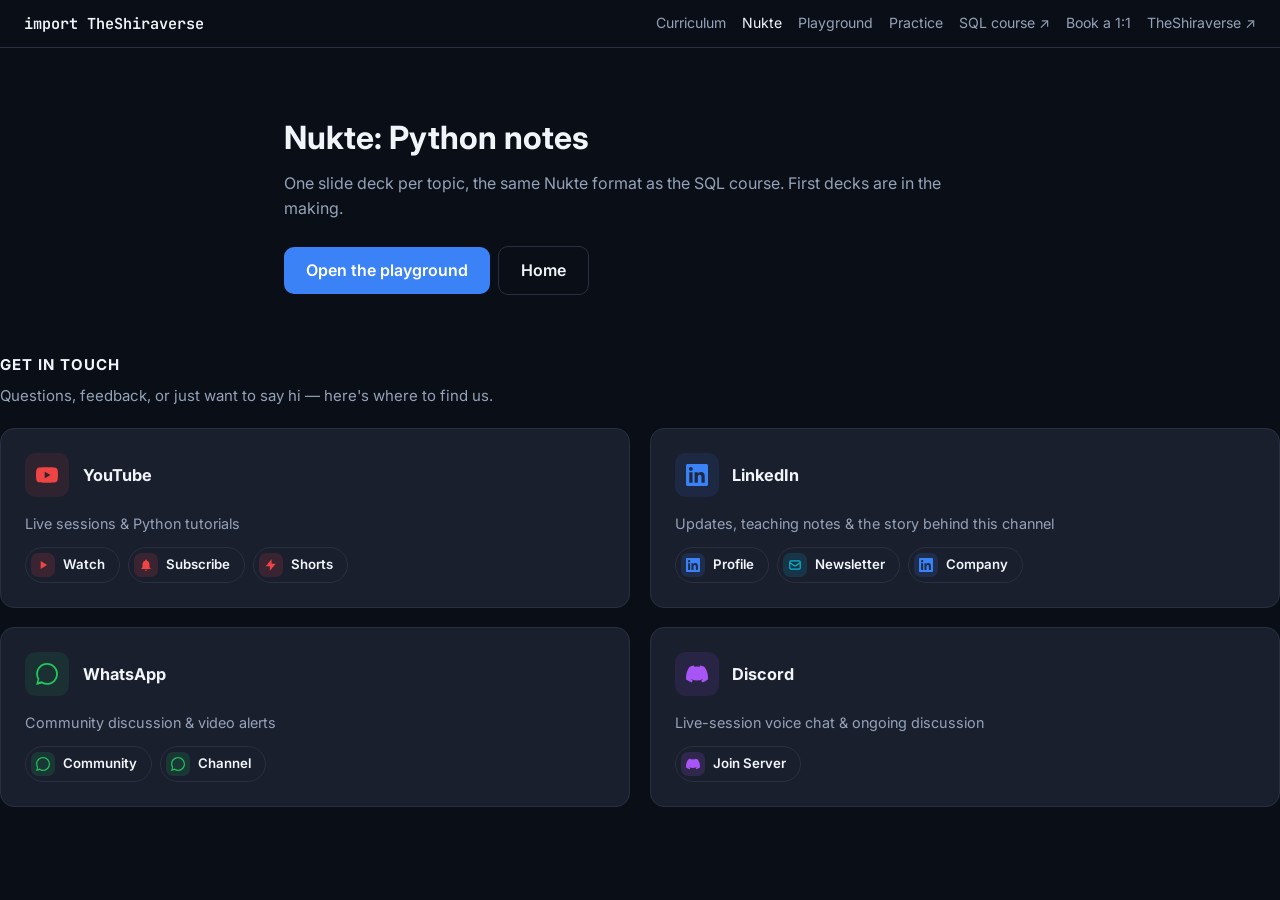
==== notes/index.html @ 200f1f5d "feat: scaffold import TheShiraverse (Python for Data Analysts): home, Pyodide playground, shared chr" ====
<!DOCTYPE html>
<html lang="en">
<head>
<meta charset="UTF-8">
<meta name="viewport" content="width=device-width, initial-scale=1.0">
<title>Nukte: Python notes | import TheShiraverse</title>
<meta name="description" content="Slide-style Python notes, one deck per topic. Coming soon.">
<link rel="canonical" href="https://python.theshiraverse.com/notes/">
<meta property="og:type" content="website"><meta property="og:site_name" content="TheShiraverse">
<meta property="og:title" content="Nukte: Python notes | import TheShiraverse"><meta property="og:description" content="Slide-style Python notes, one deck per topic. Coming soon.">
<meta property="og:url" content="https://python.theshiraverse.com/notes/"><meta property="og:image" content="https://python.theshiraverse.com/assets/og.png">
<meta name="twitter:card" content="summary_large_image">
<meta name="robots" content="noindex">
<link rel="icon" href="/assets/favicon.ico" sizes="any"><link rel="icon" type="image/png" sizes="32x32" href="/assets/favicon-32.png"><link rel="apple-touch-icon" href="/assets/apple-touch-icon.png">
<link href="https://fonts.googleapis.com/css2?family=Inter:wght@400;500;600;700;800&family=JetBrains+Mono:wght@400;500&display=swap" rel="stylesheet">
<link rel="stylesheet" href="/assets/chrome.css">
<style>
:root{--bg:#0a0e17;--panel:#111827;--card:#1a1f2e;--border:#2a3040;--text:#f1f5f9;--text2:#94a3b8;--muted:#8492a6;--accent:#3b82f6;--accent-l:#60a5fa;--green:#22c55e;--yellow:#fbbf24}
*{box-sizing:border-box;margin:0}
body{background:var(--bg);color:var(--text);font-family:Inter,system-ui,sans-serif;line-height:1.6;-webkit-font-smoothing:antialiased}
a{color:var(--accent-l);text-decoration:none}a:hover{text-decoration:underline}
a:focus-visible,button:focus-visible{outline:2px solid var(--accent-l);outline-offset:2px}
nav{display:flex;align-items:center;gap:16px;flex-wrap:wrap;padding:12px 24px;border-bottom:1px solid var(--border)}
nav .brand{font:600 .95rem 'JetBrains Mono',monospace;color:var(--text);margin-right:auto}
nav .l{color:var(--text2);font-size:.88rem}nav .l.on{color:var(--text)}
.wrap{max-width:1100px;margin:0 auto;padding:0 24px}
code,.mono{font-family:'JetBrains Mono',monospace}
.btn{display:inline-block;background:var(--accent);color:#fff;font-weight:600;padding:11px 22px;border-radius:10px;margin:4px 8px 4px 0}.btn:hover{text-decoration:none;background:var(--accent-l)}
.btn.s{background:transparent;border:1px solid var(--border);color:var(--text)}
h2{font-size:1.5rem;margin:48px 0 6px}.sub{color:var(--text2);margin-bottom:20px}

</style>
</head>
<body>
<nav><a class="brand" href="/">import TheShiraverse</a><span id="site-nav-links"></span></nav>
<div class="wrap" style="padding-top:64px;max-width:760px"><h1 style="font-size:2rem">Nukte: Python notes</h1><p class="sub" style="margin-top:8px">One slide deck per topic, the same Nukte format as the SQL course. First decks are in the making.</p><a class="btn" href="/playground/">Open the playground</a><a class="btn s" href="/">Home</a></div><div id="site-footer-grid" style="margin-top:56px"></div>
<script src="/assets/chrome.js" defer></script>
</body>
</html>
---- assets/chrome.css ----
/* ============================================================
   Shared site chrome: the "Get In Touch" footer grid + the nav
   link list, used identically on every page.

   ONE file. Edit here, every page picks it up on next load —
   nothing to keep in sync by hand, nothing to regenerate.
   Loaded via <link rel="stylesheet" href="/assets/chrome.css">
   Paired with /assets/chrome.js, which paints the actual markup
   into #site-nav-links / #site-footer-grid mount points.
   ============================================================ */

/* ---- footer grid ---- */
.unifoot{background:#111827;border-top:1px solid #2a3040;color:#cbd5e1;font-family:'Inter',-apple-system,sans-serif;text-align:left}
.uf-inner{max-width:1200px;margin:0 auto;padding:1.5rem 2rem 1rem}
.cta-label{font:700 15px 'Inter',sans-serif;color:#f1f5f9;text-transform:uppercase;letter-spacing:1px;margin:0 0 10px}
.uf-tag{color:#94a3b8;font-size:15px;margin-top:10px;line-height:1.6}
.pgrid{display:grid;grid-template-columns:repeat(2,1fr);gap:1.2rem}
.pcard{background:#1a1f2e;border:1px solid #2a3040;border-radius:14px;padding:1.5rem;display:block;color:#f1f5f9;text-decoration:none}
.pcard-head{display:flex;align-items:center;gap:.85rem;margin-bottom:1rem}
.pcard-head h3{font-size:1.02rem;margin:0}
.pcard-head .card-icon{width:44px;height:44px;border-radius:11px;display:flex;align-items:center;justify-content:center;flex:none}
.pcard-links{display:flex;flex-wrap:wrap;gap:8px}
.pcard-links a{display:flex;align-items:center;gap:8px;padding:5px 14px 5px 5px;border-radius:99px;border:1px solid #2a3040;color:#f1f5f9;text-decoration:none;font-size:.83rem;font-weight:600;transition:border-color .15s,transform .15s;width:fit-content}
.pcard-links a:hover{border-color:#60a5fa;transform:translateY(-1px);text-decoration:none}
.pcard-links .ic{width:24px;height:24px;border-radius:7px;display:flex;align-items:center;justify-content:center;flex:none}
.pcard-desc{color:#94a3b8;font-size:.9rem;line-height:1.5;margin:0}
.footer-copy{text-align:center;padding:0.3rem 0 1.2rem;color:#94a3b8;font-size:.8rem}
@media(max-width:900px){.pgrid{grid-template-columns:1fr}}

/* ---- nav link list (painted into whichever container the page already
   styles as its nav bar -- this only standardises the LIST + ORDER + hrefs,
   not each page's own bar/brand/background styling) ---- */
.site-nav-links{display:contents}
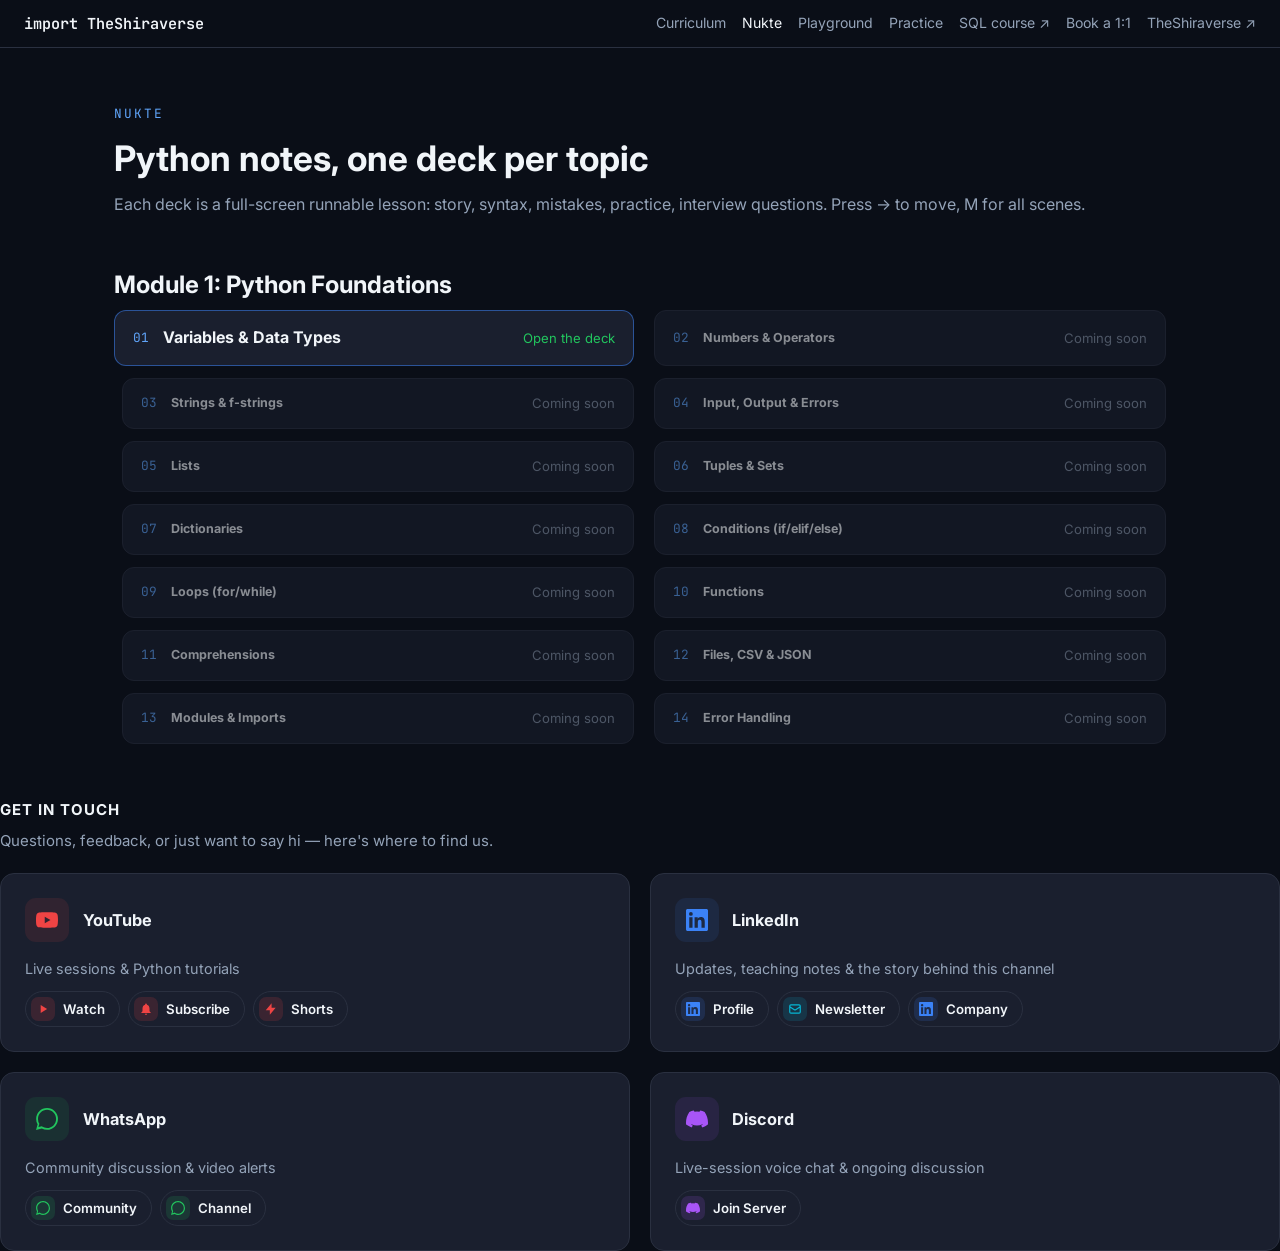
==== commit 7e6defc9: "feat: Module 1 topic 1 deck (Variables & Data Types), shared deck engine, shared Pyodide runner, not" ====
--- a/notes/index.html
+++ b/notes/index.html
@@ -4,13 +4,12 @@
 <meta charset="UTF-8">
 <meta name="viewport" content="width=device-width, initial-scale=1.0">
 <title>Nukte: Python notes | import TheShiraverse</title>
-<meta name="description" content="Slide-style Python notes, one deck per topic. Coming soon.">
+<meta name="description" content="Nukte: one runnable slide deck per Python topic. Module 1: Python Foundations.">
 <link rel="canonical" href="https://python.theshiraverse.com/notes/">
 <meta property="og:type" content="website"><meta property="og:site_name" content="TheShiraverse">
-<meta property="og:title" content="Nukte: Python notes | import TheShiraverse"><meta property="og:description" content="Slide-style Python notes, one deck per topic. Coming soon.">
+<meta property="og:title" content="import TheShiraverse | Python for Data Analysts"><meta property="og:description" content="Nukte: one runnable slide deck per Python topic. Module 1: Python Foundations.">
 <meta property="og:url" content="https://python.theshiraverse.com/notes/"><meta property="og:image" content="https://python.theshiraverse.com/assets/og.png">
 <meta name="twitter:card" content="summary_large_image">
-<meta name="robots" content="noindex">
 <link rel="icon" href="/assets/favicon.ico" sizes="any"><link rel="icon" type="image/png" sizes="32x32" href="/assets/favicon-32.png"><link rel="apple-touch-icon" href="/assets/apple-touch-icon.png">
 <link href="https://fonts.googleapis.com/css2?family=Inter:wght@400;500;600;700;800&family=JetBrains+Mono:wght@400;500&display=swap" rel="stylesheet">
 <link rel="stylesheet" href="/assets/chrome.css">
@@ -28,12 +27,28 @@
 .btn{display:inline-block;background:var(--accent);color:#fff;font-weight:600;padding:11px 22px;border-radius:10px;margin:4px 8px 4px 0}.btn:hover{text-decoration:none;background:var(--accent-l)}
 .btn.s{background:transparent;border:1px solid var(--border);color:var(--text)}
 h2{font-size:1.5rem;margin:48px 0 6px}.sub{color:var(--text2);margin-bottom:20px}
-
+.hero{padding:72px 0 24px}
+.hero .cmd{font:600 clamp(1.7rem,5vw,3rem)/1.2 'JetBrains Mono',monospace}
+.hero .cmd .k{color:#c084fc}.hero .cmd .n{color:var(--accent-l)}
+.hero p{color:var(--text2);max-width:640px;margin:16px 0 24px;font-size:1.05rem}
+.shell{background:#0d1220;border:1px solid var(--border);border-radius:12px;padding:16px 18px;font:400 .9rem/1.6 'JetBrains Mono',monospace;margin:8px 0 20px;max-width:560px}
+.shell .p{color:var(--muted)}.shell .o{color:var(--green)}
+.grid{display:grid;grid-template-columns:repeat(3,1fr);gap:16px}
+.mod{background:var(--card);border:1px solid var(--border);border-radius:14px;padding:20px}
+.mod .n{color:var(--accent-l);font-size:.75rem}.mod h3{font-size:1.05rem;margin:6px 0}.mod p{color:var(--text2);font-size:.9rem}.mod .t{color:var(--muted);font-size:.78rem}
+.soon{display:inline-block;background:rgba(251,191,36,.12);color:var(--yellow);font-size:.78rem;padding:3px 10px;border-radius:99px;margin-left:8px;vertical-align:middle}
+.steps{display:grid;grid-template-columns:repeat(4,1fr);gap:12px;counter-reset:s}
+.steps div{background:var(--panel);border:1px solid var(--border);border-radius:12px;padding:14px;font-size:.9rem}
+.steps b{display:block;color:var(--accent-l);font-size:.75rem;margin-bottom:4px}
+@media(max-width:900px){.grid,.steps{grid-template-columns:1fr 1fr}}@media(max-width:560px){.grid,.steps{grid-template-columns:1fr}}
 </style>
-</head>
+<style>.nt{display:flex;align-items:center;gap:14px;background:var(--card);border:1px solid var(--border);border-radius:12px;padding:14px 18px;color:var(--text)}
+.nt .n{color:var(--accent-l);font-size:.8rem}.nt .s{margin-left:auto;font-size:.82rem;color:var(--muted)}.nt.live{border-color:#3b82f688}.nt.live .s{color:var(--green)}.nt.soon{opacity:.55}.nt:hover{text-decoration:none}.nt.live:hover{border-color:var(--accent-l)}
+.nl{display:grid;grid-template-columns:1fr 1fr;gap:12px}@media(max-width:800px){.nl{grid-template-columns:1fr}}</style></head>
 <body>
 <nav><a class="brand" href="/">import TheShiraverse</a><span id="site-nav-links"></span></nav>
-<div class="wrap" style="padding-top:64px;max-width:760px"><h1 style="font-size:2rem">Nukte: Python notes</h1><p class="sub" style="margin-top:8px">One slide deck per topic, the same Nukte format as the SQL course. First decks are in the making.</p><a class="btn" href="/playground/">Open the playground</a><a class="btn s" href="/">Home</a></div><div id="site-footer-grid" style="margin-top:56px"></div>
+<div class="wrap" style="padding-top:56px"><div class="mono" style="color:var(--accent-l);font-size:.8rem;letter-spacing:2px">NUKTE</div><h1 style="font-size:2.2rem;margin:6px 0">Python notes, one deck per topic</h1><p class="sub">Each deck is a full-screen runnable lesson: story, syntax, mistakes, practice, interview questions. Press → to move, M for all scenes.</p><h2>Module 1: Python Foundations</h2><div class="nl"><a class="nt live" href="/notes/module-1/variables-data-types/"><span class="n mono">01</span><b>Variables & Data Types</b><span class="s">Open the deck</span></a><a class="nt soon" ><span class="n mono">02</span><b>Numbers & Operators</b><span class="s">Coming soon</span></a><a class="nt soon" ><span class="n mono">03</span><b>Strings & f-strings</b><span class="s">Coming soon</span></a><a class="nt soon" ><span class="n mono">04</span><b>Input, Output & Errors</b><span class="s">Coming soon</span></a><a class="nt soon" ><span class="n mono">05</span><b>Lists</b><span class="s">Coming soon</span></a><a class="nt soon" ><span class="n mono">06</span><b>Tuples & Sets</b><span class="s">Coming soon</span></a><a class="nt soon" ><span class="n mono">07</span><b>Dictionaries</b><span class="s">Coming soon</span></a><a class="nt soon" ><span class="n mono">08</span><b>Conditions (if/elif/else)</b><span class="s">Coming soon</span></a><a class="nt soon" ><span class="n mono">09</span><b>Loops (for/while)</b><span class="s">Coming soon</span></a><a class="nt soon" ><span class="n mono">10</span><b>Functions</b><span class="s">Coming soon</span></a><a class="nt soon" ><span class="n mono">11</span><b>Comprehensions</b><span class="s">Coming soon</span></a><a class="nt soon" ><span class="n mono">12</span><b>Files, CSV & JSON</b><span class="s">Coming soon</span></a><a class="nt soon" ><span class="n mono">13</span><b>Modules & Imports</b><span class="s">Coming soon</span></a><a class="nt soon" ><span class="n mono">14</span><b>Error Handling</b><span class="s">Coming soon</span></a></div></div>
+<div id="site-footer-grid" style="margin-top:56px"></div>
 <script src="/assets/chrome.js" defer></script>
 </body>
 </html>
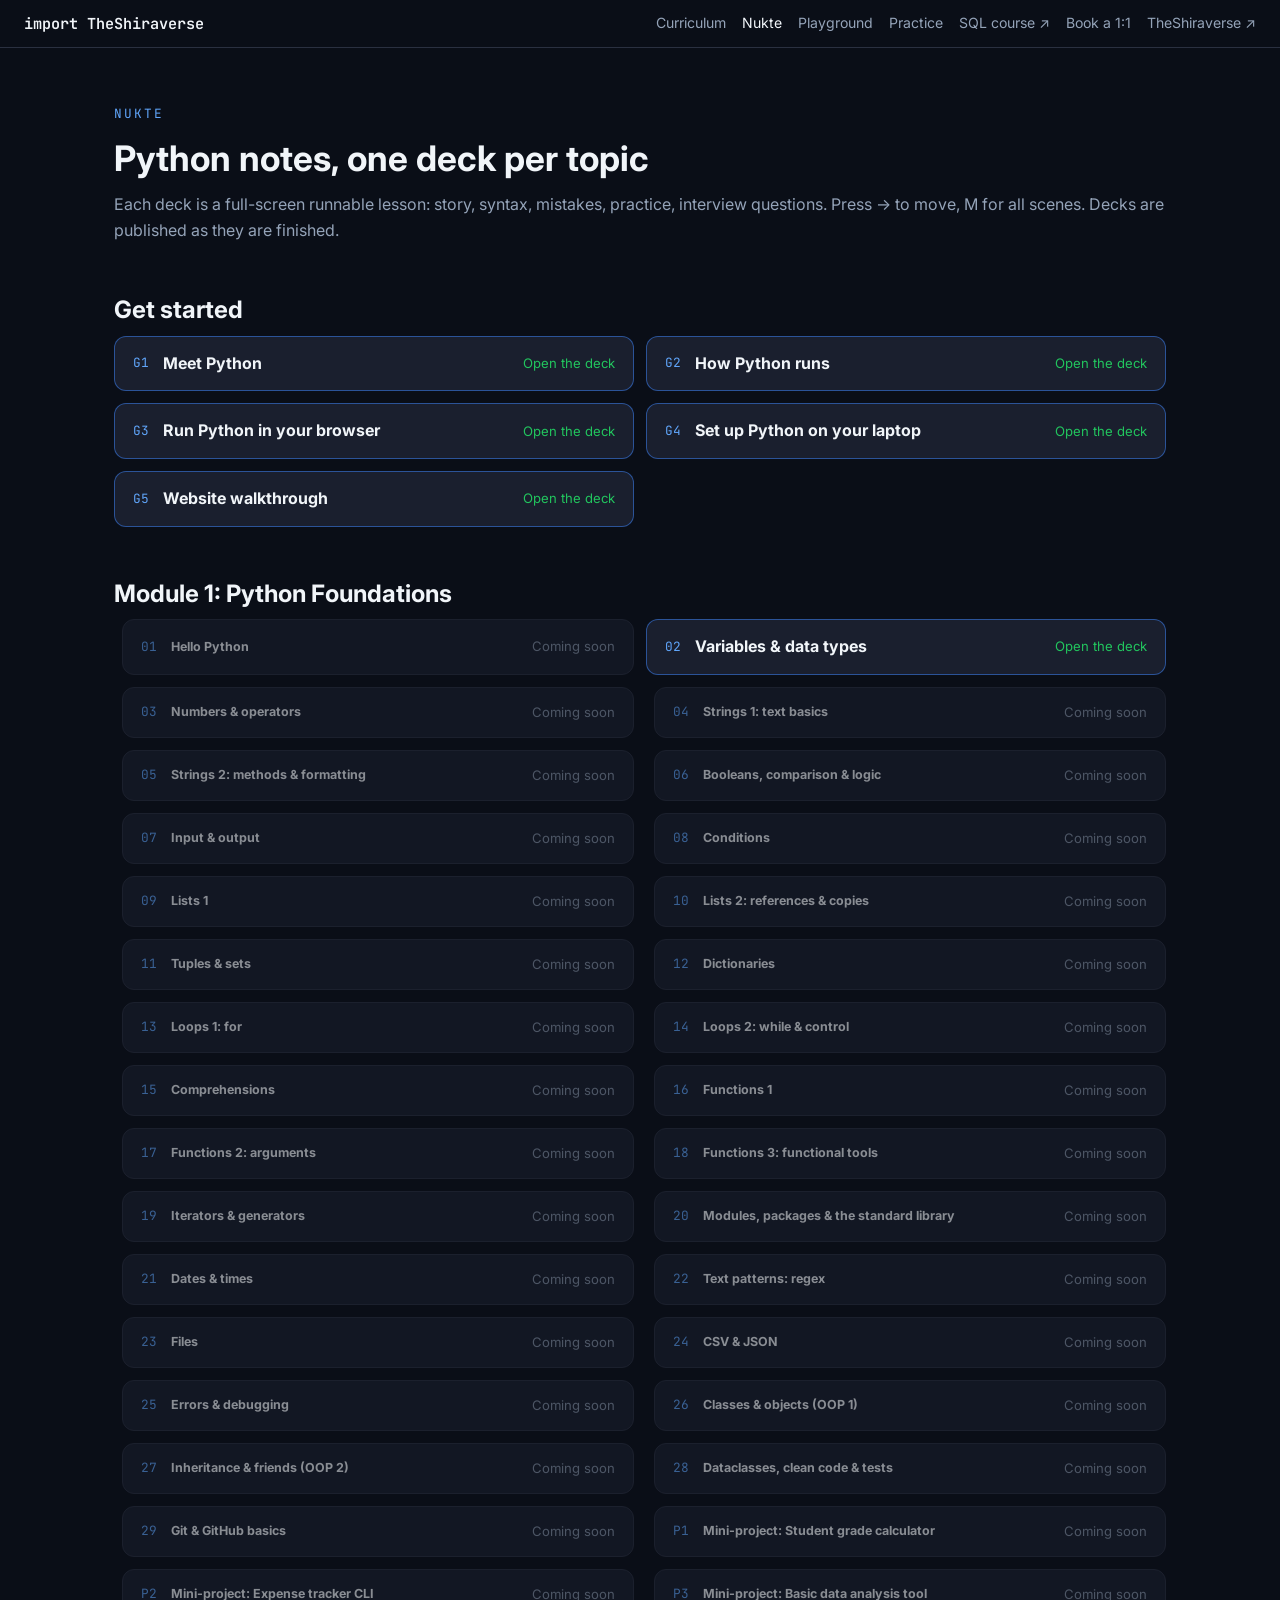
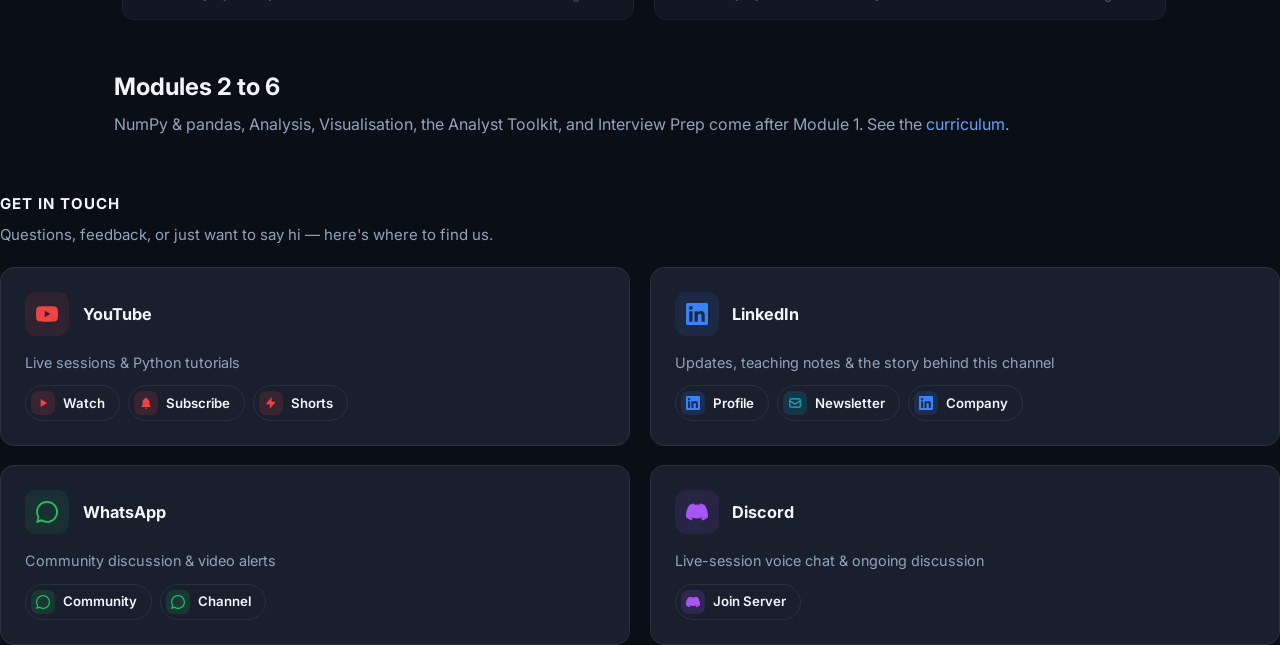
==== commit dbd7973c: "feat: Get started pages 1-5 (Meet Python, How Python Runs, Run in your browser, Set up Python, Websi" ====
--- a/notes/index.html
+++ b/notes/index.html
@@ -47,7 +47,7 @@
 .nl{display:grid;grid-template-columns:1fr 1fr;gap:12px}@media(max-width:800px){.nl{grid-template-columns:1fr}}</style></head>
 <body>
 <nav><a class="brand" href="/">import TheShiraverse</a><span id="site-nav-links"></span></nav>
-<div class="wrap" style="padding-top:56px"><div class="mono" style="color:var(--accent-l);font-size:.8rem;letter-spacing:2px">NUKTE</div><h1 style="font-size:2.2rem;margin:6px 0">Python notes, one deck per topic</h1><p class="sub">Each deck is a full-screen runnable lesson: story, syntax, mistakes, practice, interview questions. Press → to move, M for all scenes.</p><h2>Module 1: Python Foundations</h2><div class="nl"><a class="nt live" href="/notes/module-1/variables-data-types/"><span class="n mono">01</span><b>Variables & Data Types</b><span class="s">Open the deck</span></a><a class="nt soon" ><span class="n mono">02</span><b>Numbers & Operators</b><span class="s">Coming soon</span></a><a class="nt soon" ><span class="n mono">03</span><b>Strings & f-strings</b><span class="s">Coming soon</span></a><a class="nt soon" ><span class="n mono">04</span><b>Input, Output & Errors</b><span class="s">Coming soon</span></a><a class="nt soon" ><span class="n mono">05</span><b>Lists</b><span class="s">Coming soon</span></a><a class="nt soon" ><span class="n mono">06</span><b>Tuples & Sets</b><span class="s">Coming soon</span></a><a class="nt soon" ><span class="n mono">07</span><b>Dictionaries</b><span class="s">Coming soon</span></a><a class="nt soon" ><span class="n mono">08</span><b>Conditions (if/elif/else)</b><span class="s">Coming soon</span></a><a class="nt soon" ><span class="n mono">09</span><b>Loops (for/while)</b><span class="s">Coming soon</span></a><a class="nt soon" ><span class="n mono">10</span><b>Functions</b><span class="s">Coming soon</span></a><a class="nt soon" ><span class="n mono">11</span><b>Comprehensions</b><span class="s">Coming soon</span></a><a class="nt soon" ><span class="n mono">12</span><b>Files, CSV & JSON</b><span class="s">Coming soon</span></a><a class="nt soon" ><span class="n mono">13</span><b>Modules & Imports</b><span class="s">Coming soon</span></a><a class="nt soon" ><span class="n mono">14</span><b>Error Handling</b><span class="s">Coming soon</span></a></div></div>
+<div class="wrap" style="padding-top:56px"><div class="mono" style="color:var(--accent-l);font-size:.8rem;letter-spacing:2px">NUKTE</div><h1 style="font-size:2.2rem;margin:6px 0">Python notes, one deck per topic</h1><p class="sub">Each deck is a full-screen runnable lesson: story, syntax, mistakes, practice, interview questions. Press &rarr; to move, M for all scenes. Decks are published as they are finished.</p><h2>Get started</h2><div class="nl"><a class="nt live" href="/notes/get-started/meet-python/"><span class="n mono">G1</span><b>Meet Python</b><span class="s">Open the deck</span></a><a class="nt live" href="/notes/get-started/how-python-runs/"><span class="n mono">G2</span><b>How Python runs</b><span class="s">Open the deck</span></a><a class="nt live" href="/notes/get-started/run-in-your-browser/"><span class="n mono">G3</span><b>Run Python in your browser</b><span class="s">Open the deck</span></a><a class="nt live" href="/notes/get-started/set-up-python/"><span class="n mono">G4</span><b>Set up Python on your laptop</b><span class="s">Open the deck</span></a><a class="nt live" href="/notes/get-started/website-walkthrough/"><span class="n mono">G5</span><b>Website walkthrough</b><span class="s">Open the deck</span></a></div><h2>Module 1: Python Foundations</h2><div class="nl"><a class="nt soon"><span class="n mono">01</span><b>Hello Python</b><span class="s">Coming soon</span></a><a class="nt live" href="/notes/module-1/variables-data-types/"><span class="n mono">02</span><b>Variables & data types</b><span class="s">Open the deck</span></a><a class="nt soon"><span class="n mono">03</span><b>Numbers & operators</b><span class="s">Coming soon</span></a><a class="nt soon"><span class="n mono">04</span><b>Strings 1: text basics</b><span class="s">Coming soon</span></a><a class="nt soon"><span class="n mono">05</span><b>Strings 2: methods & formatting</b><span class="s">Coming soon</span></a><a class="nt soon"><span class="n mono">06</span><b>Booleans, comparison & logic</b><span class="s">Coming soon</span></a><a class="nt soon"><span class="n mono">07</span><b>Input & output</b><span class="s">Coming soon</span></a><a class="nt soon"><span class="n mono">08</span><b>Conditions</b><span class="s">Coming soon</span></a><a class="nt soon"><span class="n mono">09</span><b>Lists 1</b><span class="s">Coming soon</span></a><a class="nt soon"><span class="n mono">10</span><b>Lists 2: references & copies</b><span class="s">Coming soon</span></a><a class="nt soon"><span class="n mono">11</span><b>Tuples & sets</b><span class="s">Coming soon</span></a><a class="nt soon"><span class="n mono">12</span><b>Dictionaries</b><span class="s">Coming soon</span></a><a class="nt soon"><span class="n mono">13</span><b>Loops 1: for</b><span class="s">Coming soon</span></a><a class="nt soon"><span class="n mono">14</span><b>Loops 2: while & control</b><span class="s">Coming soon</span></a><a class="nt soon"><span class="n mono">15</span><b>Comprehensions</b><span class="s">Coming soon</span></a><a class="nt soon"><span class="n mono">16</span><b>Functions 1</b><span class="s">Coming soon</span></a><a class="nt soon"><span class="n mono">17</span><b>Functions 2: arguments</b><span class="s">Coming soon</span></a><a class="nt soon"><span class="n mono">18</span><b>Functions 3: functional tools</b><span class="s">Coming soon</span></a><a class="nt soon"><span class="n mono">19</span><b>Iterators & generators</b><span class="s">Coming soon</span></a><a class="nt soon"><span class="n mono">20</span><b>Modules, packages & the standard library</b><span class="s">Coming soon</span></a><a class="nt soon"><span class="n mono">21</span><b>Dates & times</b><span class="s">Coming soon</span></a><a class="nt soon"><span class="n mono">22</span><b>Text patterns: regex</b><span class="s">Coming soon</span></a><a class="nt soon"><span class="n mono">23</span><b>Files</b><span class="s">Coming soon</span></a><a class="nt soon"><span class="n mono">24</span><b>CSV & JSON</b><span class="s">Coming soon</span></a><a class="nt soon"><span class="n mono">25</span><b>Errors & debugging</b><span class="s">Coming soon</span></a><a class="nt soon"><span class="n mono">26</span><b>Classes & objects (OOP 1)</b><span class="s">Coming soon</span></a><a class="nt soon"><span class="n mono">27</span><b>Inheritance & friends (OOP 2)</b><span class="s">Coming soon</span></a><a class="nt soon"><span class="n mono">28</span><b>Dataclasses, clean code & tests</b><span class="s">Coming soon</span></a><a class="nt soon"><span class="n mono">29</span><b>Git & GitHub basics</b><span class="s">Coming soon</span></a><a class="nt soon"><span class="n mono">P1</span><b>Mini-project: Student grade calculator</b><span class="s">Coming soon</span></a><a class="nt soon"><span class="n mono">P2</span><b>Mini-project: Expense tracker CLI</b><span class="s">Coming soon</span></a><a class="nt soon"><span class="n mono">P3</span><b>Mini-project: Basic data analysis tool</b><span class="s">Coming soon</span></a></div><h2>Modules 2 to 6</h2><p class="sub">NumPy &amp; pandas, Analysis, Visualisation, the Analyst Toolkit, and Interview Prep come after Module 1. See the <a href="/#curriculum">curriculum</a>.</p></div>
 <div id="site-footer-grid" style="margin-top:56px"></div>
 <script src="/assets/chrome.js" defer></script>
 </body>
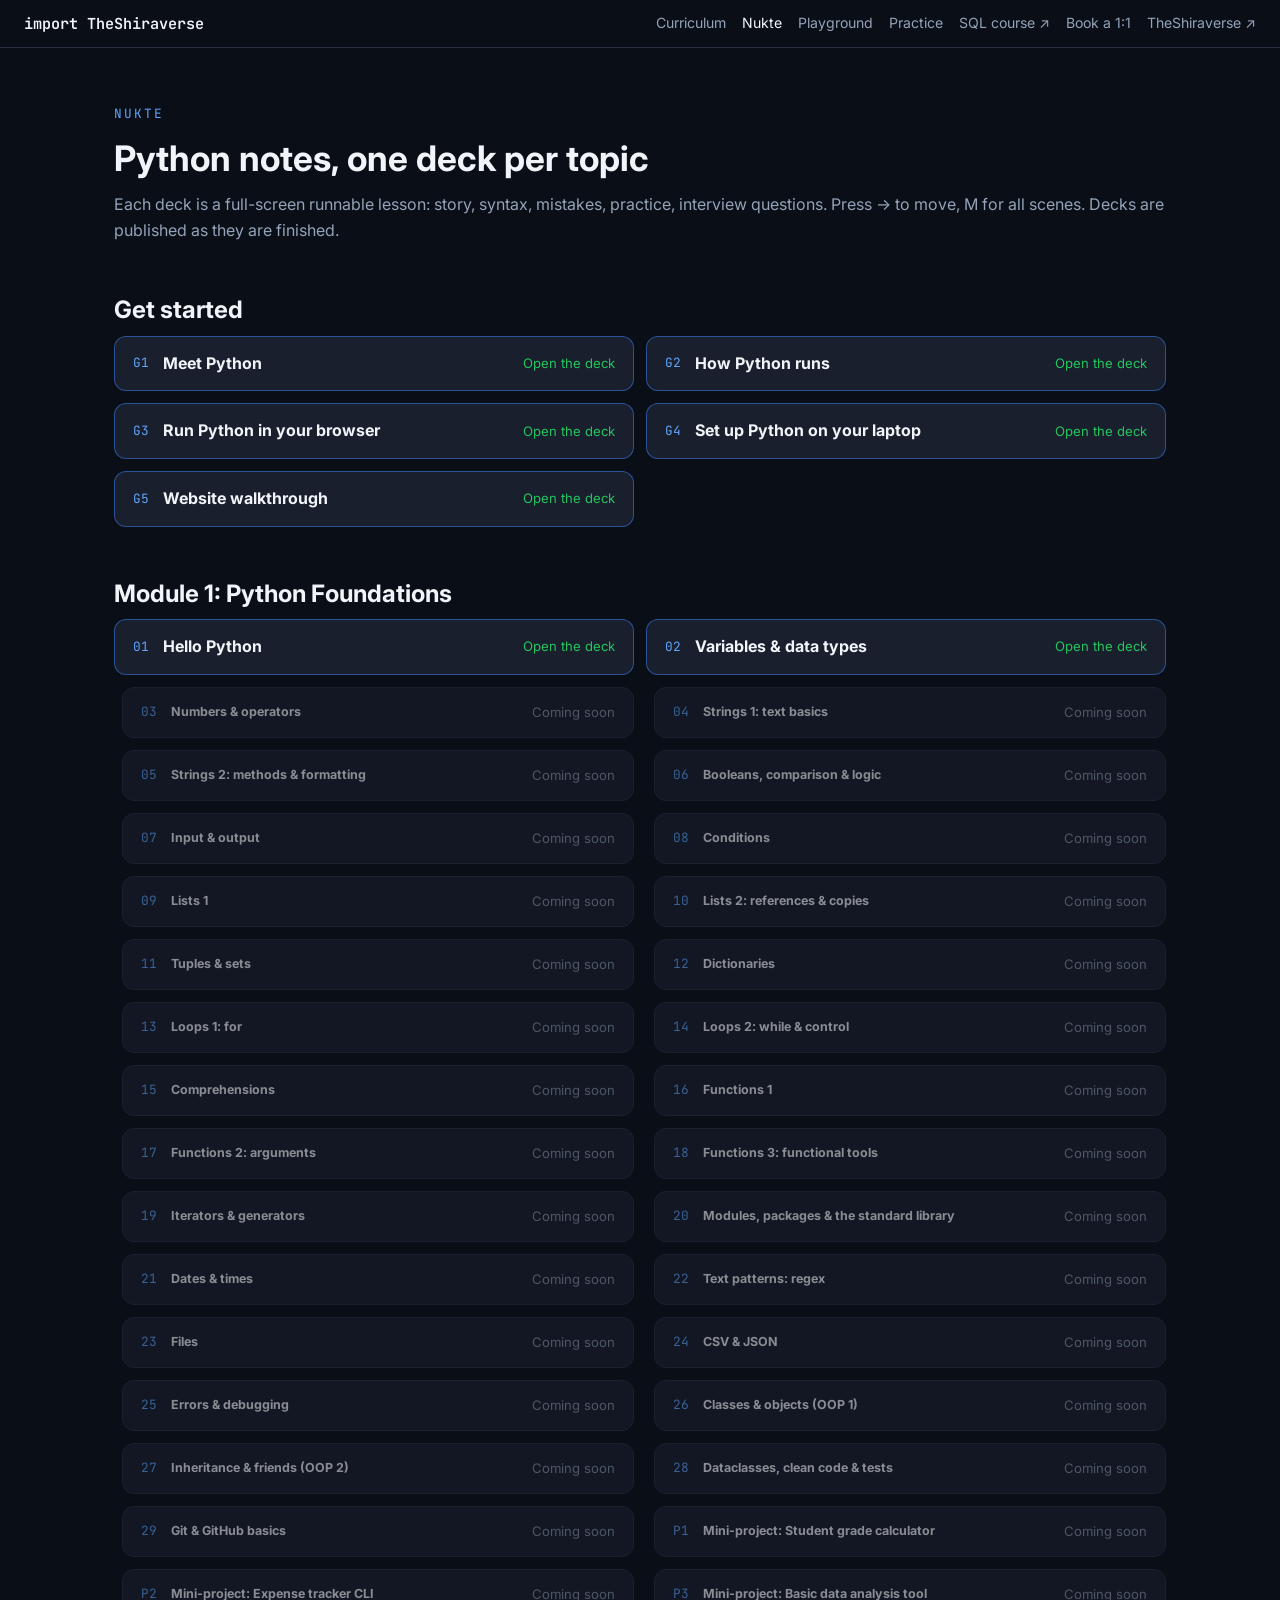
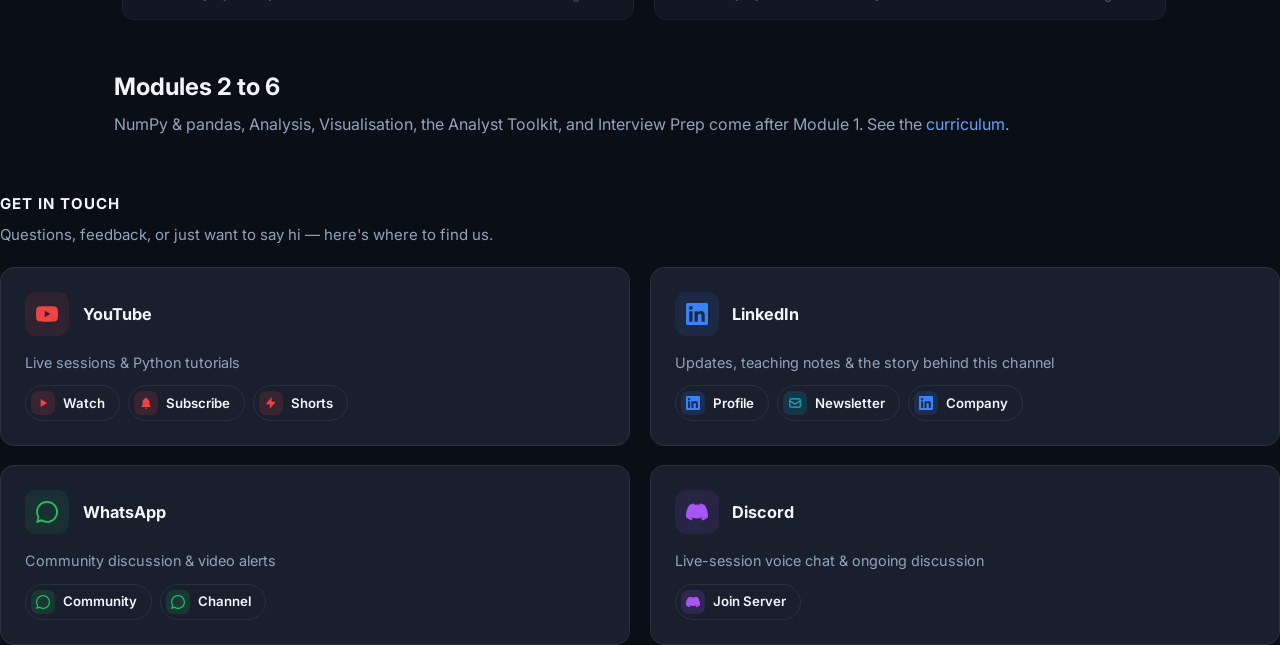
==== commit 98d4fa07: "feat: topic 1 Hello Python (28 scenes, 40 cells, 8 practice); flush stdout per cell; cache v6; notes" ====
--- a/notes/index.html
+++ b/notes/index.html
@@ -47,7 +47,7 @@
 .nl{display:grid;grid-template-columns:1fr 1fr;gap:12px}@media(max-width:800px){.nl{grid-template-columns:1fr}}</style></head>
 <body>
 <nav><a class="brand" href="/">import TheShiraverse</a><span id="site-nav-links"></span></nav>
-<div class="wrap" style="padding-top:56px"><div class="mono" style="color:var(--accent-l);font-size:.8rem;letter-spacing:2px">NUKTE</div><h1 style="font-size:2.2rem;margin:6px 0">Python notes, one deck per topic</h1><p class="sub">Each deck is a full-screen runnable lesson: story, syntax, mistakes, practice, interview questions. Press &rarr; to move, M for all scenes. Decks are published as they are finished.</p><h2>Get started</h2><div class="nl"><a class="nt live" href="/notes/get-started/meet-python/"><span class="n mono">G1</span><b>Meet Python</b><span class="s">Open the deck</span></a><a class="nt live" href="/notes/get-started/how-python-runs/"><span class="n mono">G2</span><b>How Python runs</b><span class="s">Open the deck</span></a><a class="nt live" href="/notes/get-started/run-in-your-browser/"><span class="n mono">G3</span><b>Run Python in your browser</b><span class="s">Open the deck</span></a><a class="nt live" href="/notes/get-started/set-up-python/"><span class="n mono">G4</span><b>Set up Python on your laptop</b><span class="s">Open the deck</span></a><a class="nt live" href="/notes/get-started/website-walkthrough/"><span class="n mono">G5</span><b>Website walkthrough</b><span class="s">Open the deck</span></a></div><h2>Module 1: Python Foundations</h2><div class="nl"><a class="nt soon"><span class="n mono">01</span><b>Hello Python</b><span class="s">Coming soon</span></a><a class="nt live" href="/notes/module-1/variables-data-types/"><span class="n mono">02</span><b>Variables & data types</b><span class="s">Open the deck</span></a><a class="nt soon"><span class="n mono">03</span><b>Numbers & operators</b><span class="s">Coming soon</span></a><a class="nt soon"><span class="n mono">04</span><b>Strings 1: text basics</b><span class="s">Coming soon</span></a><a class="nt soon"><span class="n mono">05</span><b>Strings 2: methods & formatting</b><span class="s">Coming soon</span></a><a class="nt soon"><span class="n mono">06</span><b>Booleans, comparison & logic</b><span class="s">Coming soon</span></a><a class="nt soon"><span class="n mono">07</span><b>Input & output</b><span class="s">Coming soon</span></a><a class="nt soon"><span class="n mono">08</span><b>Conditions</b><span class="s">Coming soon</span></a><a class="nt soon"><span class="n mono">09</span><b>Lists 1</b><span class="s">Coming soon</span></a><a class="nt soon"><span class="n mono">10</span><b>Lists 2: references & copies</b><span class="s">Coming soon</span></a><a class="nt soon"><span class="n mono">11</span><b>Tuples & sets</b><span class="s">Coming soon</span></a><a class="nt soon"><span class="n mono">12</span><b>Dictionaries</b><span class="s">Coming soon</span></a><a class="nt soon"><span class="n mono">13</span><b>Loops 1: for</b><span class="s">Coming soon</span></a><a class="nt soon"><span class="n mono">14</span><b>Loops 2: while & control</b><span class="s">Coming soon</span></a><a class="nt soon"><span class="n mono">15</span><b>Comprehensions</b><span class="s">Coming soon</span></a><a class="nt soon"><span class="n mono">16</span><b>Functions 1</b><span class="s">Coming soon</span></a><a class="nt soon"><span class="n mono">17</span><b>Functions 2: arguments</b><span class="s">Coming soon</span></a><a class="nt soon"><span class="n mono">18</span><b>Functions 3: functional tools</b><span class="s">Coming soon</span></a><a class="nt soon"><span class="n mono">19</span><b>Iterators & generators</b><span class="s">Coming soon</span></a><a class="nt soon"><span class="n mono">20</span><b>Modules, packages & the standard library</b><span class="s">Coming soon</span></a><a class="nt soon"><span class="n mono">21</span><b>Dates & times</b><span class="s">Coming soon</span></a><a class="nt soon"><span class="n mono">22</span><b>Text patterns: regex</b><span class="s">Coming soon</span></a><a class="nt soon"><span class="n mono">23</span><b>Files</b><span class="s">Coming soon</span></a><a class="nt soon"><span class="n mono">24</span><b>CSV & JSON</b><span class="s">Coming soon</span></a><a class="nt soon"><span class="n mono">25</span><b>Errors & debugging</b><span class="s">Coming soon</span></a><a class="nt soon"><span class="n mono">26</span><b>Classes & objects (OOP 1)</b><span class="s">Coming soon</span></a><a class="nt soon"><span class="n mono">27</span><b>Inheritance & friends (OOP 2)</b><span class="s">Coming soon</span></a><a class="nt soon"><span class="n mono">28</span><b>Dataclasses, clean code & tests</b><span class="s">Coming soon</span></a><a class="nt soon"><span class="n mono">29</span><b>Git & GitHub basics</b><span class="s">Coming soon</span></a><a class="nt soon"><span class="n mono">P1</span><b>Mini-project: Student grade calculator</b><span class="s">Coming soon</span></a><a class="nt soon"><span class="n mono">P2</span><b>Mini-project: Expense tracker CLI</b><span class="s">Coming soon</span></a><a class="nt soon"><span class="n mono">P3</span><b>Mini-project: Basic data analysis tool</b><span class="s">Coming soon</span></a></div><h2>Modules 2 to 6</h2><p class="sub">NumPy &amp; pandas, Analysis, Visualisation, the Analyst Toolkit, and Interview Prep come after Module 1. See the <a href="/#curriculum">curriculum</a>.</p></div>
+<div class="wrap" style="padding-top:56px"><div class="mono" style="color:var(--accent-l);font-size:.8rem;letter-spacing:2px">NUKTE</div><h1 style="font-size:2.2rem;margin:6px 0">Python notes, one deck per topic</h1><p class="sub">Each deck is a full-screen runnable lesson: story, syntax, mistakes, practice, interview questions. Press &rarr; to move, M for all scenes. Decks are published as they are finished.</p><h2>Get started</h2><div class="nl"><a class="nt live" href="/notes/get-started/meet-python/"><span class="n mono">G1</span><b>Meet Python</b><span class="s">Open the deck</span></a><a class="nt live" href="/notes/get-started/how-python-runs/"><span class="n mono">G2</span><b>How Python runs</b><span class="s">Open the deck</span></a><a class="nt live" href="/notes/get-started/run-in-your-browser/"><span class="n mono">G3</span><b>Run Python in your browser</b><span class="s">Open the deck</span></a><a class="nt live" href="/notes/get-started/set-up-python/"><span class="n mono">G4</span><b>Set up Python on your laptop</b><span class="s">Open the deck</span></a><a class="nt live" href="/notes/get-started/website-walkthrough/"><span class="n mono">G5</span><b>Website walkthrough</b><span class="s">Open the deck</span></a></div><h2>Module 1: Python Foundations</h2><div class="nl"><a class="nt live" href="/notes/module-1/hello-python/"><span class="n mono">01</span><b>Hello Python</b><span class="s">Open the deck</span></a><a class="nt live" href="/notes/module-1/variables-data-types/"><span class="n mono">02</span><b>Variables & data types</b><span class="s">Open the deck</span></a><a class="nt soon"><span class="n mono">03</span><b>Numbers & operators</b><span class="s">Coming soon</span></a><a class="nt soon"><span class="n mono">04</span><b>Strings 1: text basics</b><span class="s">Coming soon</span></a><a class="nt soon"><span class="n mono">05</span><b>Strings 2: methods & formatting</b><span class="s">Coming soon</span></a><a class="nt soon"><span class="n mono">06</span><b>Booleans, comparison & logic</b><span class="s">Coming soon</span></a><a class="nt soon"><span class="n mono">07</span><b>Input & output</b><span class="s">Coming soon</span></a><a class="nt soon"><span class="n mono">08</span><b>Conditions</b><span class="s">Coming soon</span></a><a class="nt soon"><span class="n mono">09</span><b>Lists 1</b><span class="s">Coming soon</span></a><a class="nt soon"><span class="n mono">10</span><b>Lists 2: references & copies</b><span class="s">Coming soon</span></a><a class="nt soon"><span class="n mono">11</span><b>Tuples & sets</b><span class="s">Coming soon</span></a><a class="nt soon"><span class="n mono">12</span><b>Dictionaries</b><span class="s">Coming soon</span></a><a class="nt soon"><span class="n mono">13</span><b>Loops 1: for</b><span class="s">Coming soon</span></a><a class="nt soon"><span class="n mono">14</span><b>Loops 2: while & control</b><span class="s">Coming soon</span></a><a class="nt soon"><span class="n mono">15</span><b>Comprehensions</b><span class="s">Coming soon</span></a><a class="nt soon"><span class="n mono">16</span><b>Functions 1</b><span class="s">Coming soon</span></a><a class="nt soon"><span class="n mono">17</span><b>Functions 2: arguments</b><span class="s">Coming soon</span></a><a class="nt soon"><span class="n mono">18</span><b>Functions 3: functional tools</b><span class="s">Coming soon</span></a><a class="nt soon"><span class="n mono">19</span><b>Iterators & generators</b><span class="s">Coming soon</span></a><a class="nt soon"><span class="n mono">20</span><b>Modules, packages & the standard library</b><span class="s">Coming soon</span></a><a class="nt soon"><span class="n mono">21</span><b>Dates & times</b><span class="s">Coming soon</span></a><a class="nt soon"><span class="n mono">22</span><b>Text patterns: regex</b><span class="s">Coming soon</span></a><a class="nt soon"><span class="n mono">23</span><b>Files</b><span class="s">Coming soon</span></a><a class="nt soon"><span class="n mono">24</span><b>CSV & JSON</b><span class="s">Coming soon</span></a><a class="nt soon"><span class="n mono">25</span><b>Errors & debugging</b><span class="s">Coming soon</span></a><a class="nt soon"><span class="n mono">26</span><b>Classes & objects (OOP 1)</b><span class="s">Coming soon</span></a><a class="nt soon"><span class="n mono">27</span><b>Inheritance & friends (OOP 2)</b><span class="s">Coming soon</span></a><a class="nt soon"><span class="n mono">28</span><b>Dataclasses, clean code & tests</b><span class="s">Coming soon</span></a><a class="nt soon"><span class="n mono">29</span><b>Git & GitHub basics</b><span class="s">Coming soon</span></a><a class="nt soon"><span class="n mono">P1</span><b>Mini-project: Student grade calculator</b><span class="s">Coming soon</span></a><a class="nt soon"><span class="n mono">P2</span><b>Mini-project: Expense tracker CLI</b><span class="s">Coming soon</span></a><a class="nt soon"><span class="n mono">P3</span><b>Mini-project: Basic data analysis tool</b><span class="s">Coming soon</span></a></div><h2>Modules 2 to 6</h2><p class="sub">NumPy &amp; pandas, Analysis, Visualisation, the Analyst Toolkit, and Interview Prep come after Module 1. See the <a href="/#curriculum">curriculum</a>.</p></div>
 <div id="site-footer-grid" style="margin-top:56px"></div>
 <script src="/assets/chrome.js" defer></script>
 </body>
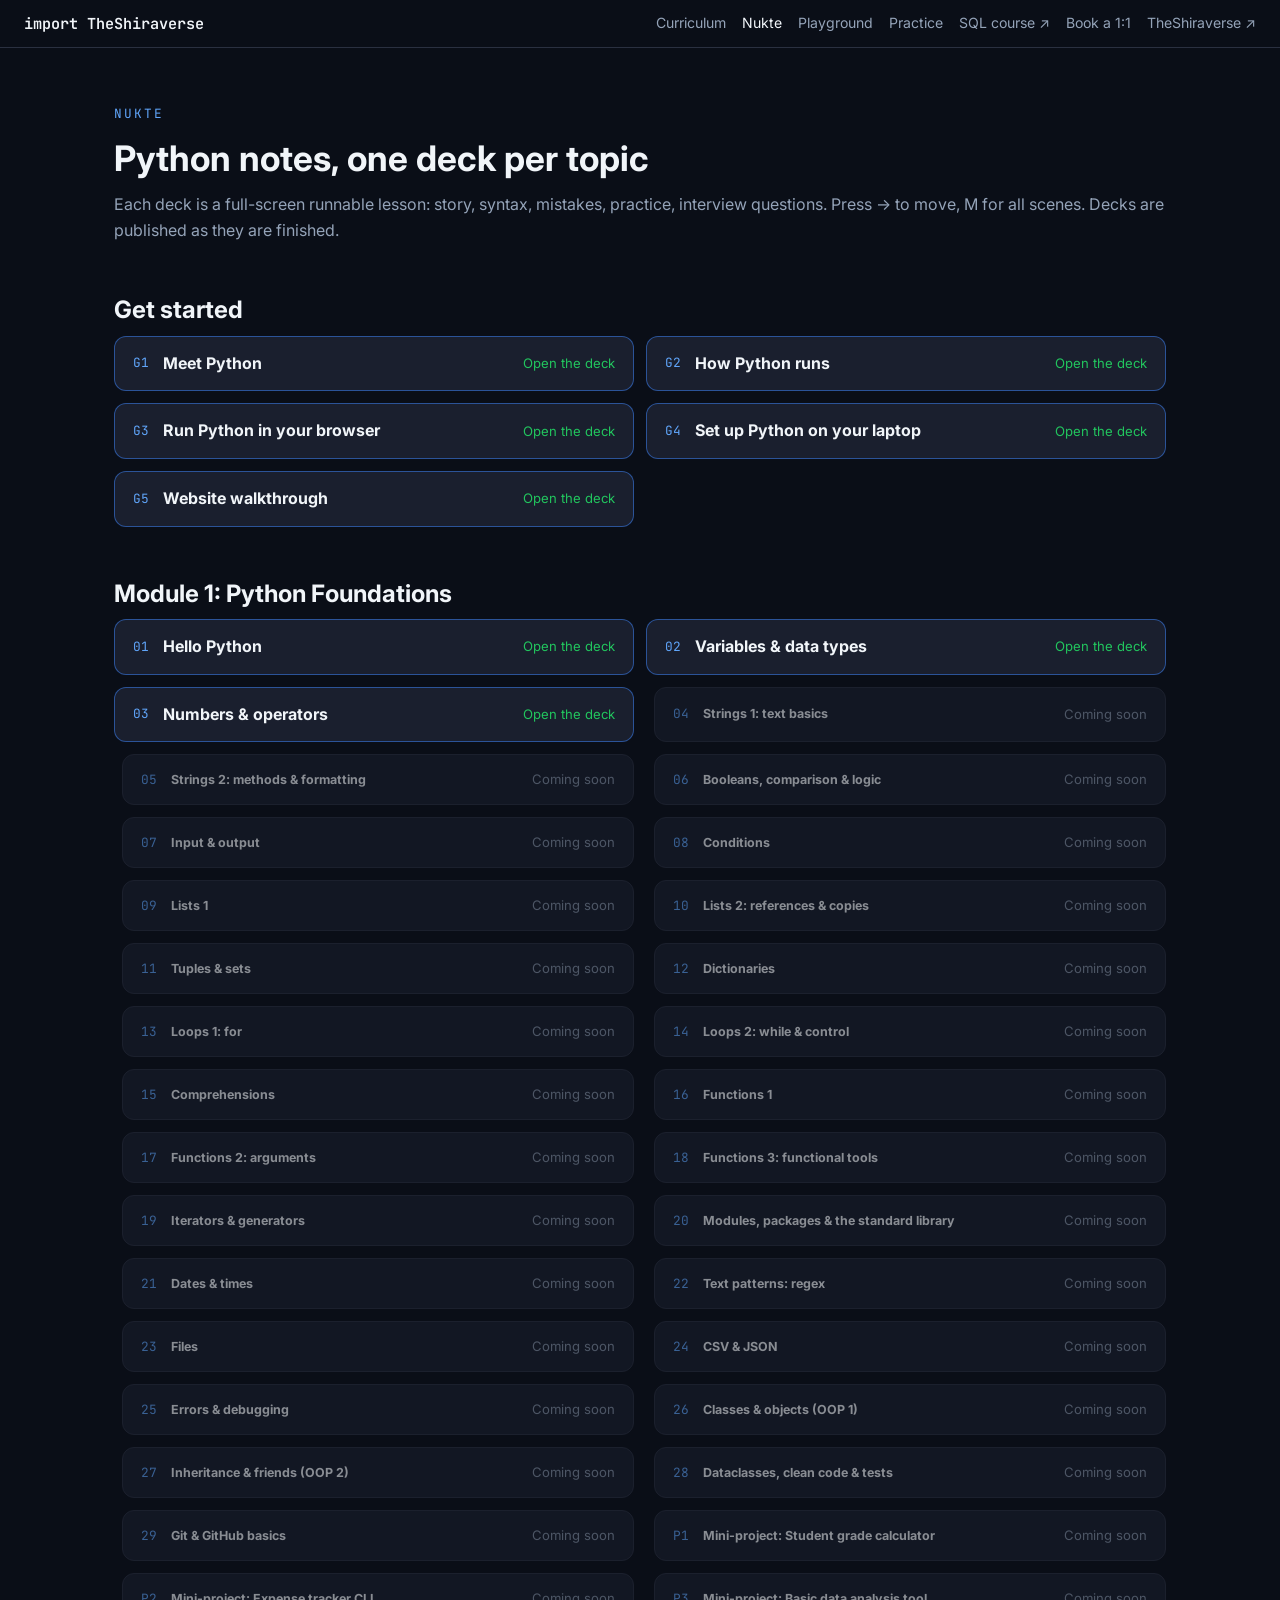
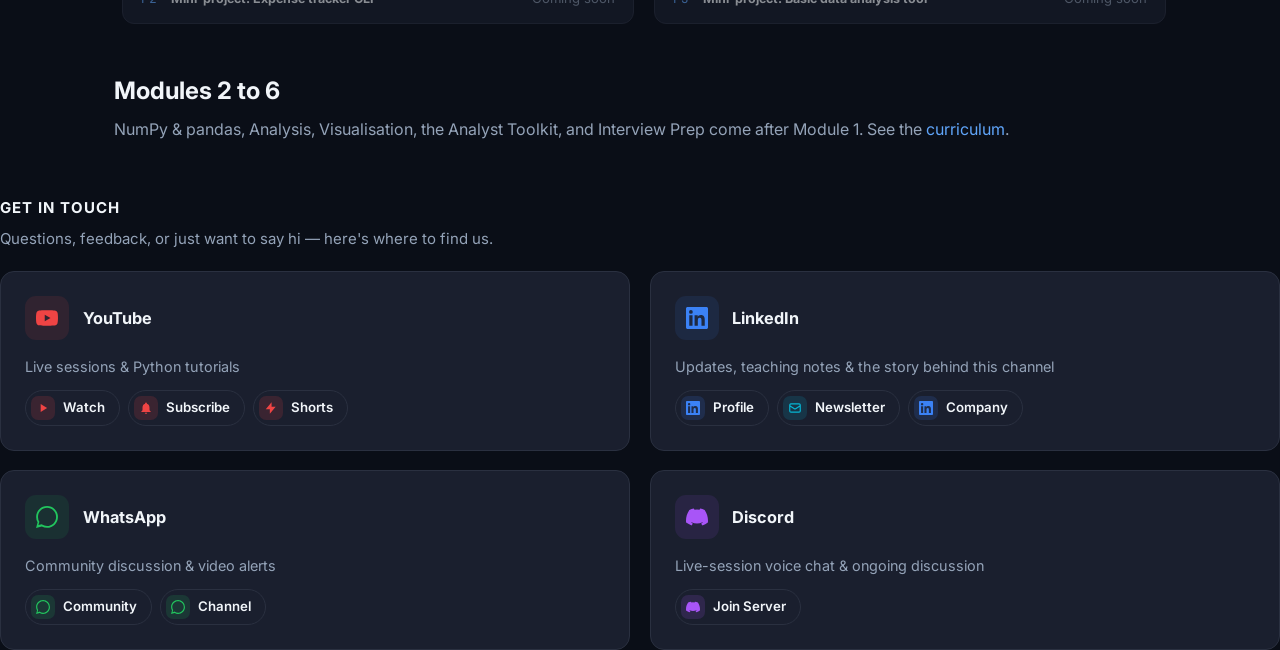
==== commit c687b1e8: "feat: topic 3 Numbers & Operators (29 scenes, 46 cells, 8 practice); notes index, home, sitemap, cur" ====
--- a/notes/index.html
+++ b/notes/index.html
@@ -47,7 +47,7 @@
 .nl{display:grid;grid-template-columns:1fr 1fr;gap:12px}@media(max-width:800px){.nl{grid-template-columns:1fr}}</style></head>
 <body>
 <nav><a class="brand" href="/">import TheShiraverse</a><span id="site-nav-links"></span></nav>
-<div class="wrap" style="padding-top:56px"><div class="mono" style="color:var(--accent-l);font-size:.8rem;letter-spacing:2px">NUKTE</div><h1 style="font-size:2.2rem;margin:6px 0">Python notes, one deck per topic</h1><p class="sub">Each deck is a full-screen runnable lesson: story, syntax, mistakes, practice, interview questions. Press &rarr; to move, M for all scenes. Decks are published as they are finished.</p><h2>Get started</h2><div class="nl"><a class="nt live" href="/notes/get-started/meet-python/"><span class="n mono">G1</span><b>Meet Python</b><span class="s">Open the deck</span></a><a class="nt live" href="/notes/get-started/how-python-runs/"><span class="n mono">G2</span><b>How Python runs</b><span class="s">Open the deck</span></a><a class="nt live" href="/notes/get-started/run-in-your-browser/"><span class="n mono">G3</span><b>Run Python in your browser</b><span class="s">Open the deck</span></a><a class="nt live" href="/notes/get-started/set-up-python/"><span class="n mono">G4</span><b>Set up Python on your laptop</b><span class="s">Open the deck</span></a><a class="nt live" href="/notes/get-started/website-walkthrough/"><span class="n mono">G5</span><b>Website walkthrough</b><span class="s">Open the deck</span></a></div><h2>Module 1: Python Foundations</h2><div class="nl"><a class="nt live" href="/notes/module-1/hello-python/"><span class="n mono">01</span><b>Hello Python</b><span class="s">Open the deck</span></a><a class="nt live" href="/notes/module-1/variables-data-types/"><span class="n mono">02</span><b>Variables & data types</b><span class="s">Open the deck</span></a><a class="nt soon"><span class="n mono">03</span><b>Numbers & operators</b><span class="s">Coming soon</span></a><a class="nt soon"><span class="n mono">04</span><b>Strings 1: text basics</b><span class="s">Coming soon</span></a><a class="nt soon"><span class="n mono">05</span><b>Strings 2: methods & formatting</b><span class="s">Coming soon</span></a><a class="nt soon"><span class="n mono">06</span><b>Booleans, comparison & logic</b><span class="s">Coming soon</span></a><a class="nt soon"><span class="n mono">07</span><b>Input & output</b><span class="s">Coming soon</span></a><a class="nt soon"><span class="n mono">08</span><b>Conditions</b><span class="s">Coming soon</span></a><a class="nt soon"><span class="n mono">09</span><b>Lists 1</b><span class="s">Coming soon</span></a><a class="nt soon"><span class="n mono">10</span><b>Lists 2: references & copies</b><span class="s">Coming soon</span></a><a class="nt soon"><span class="n mono">11</span><b>Tuples & sets</b><span class="s">Coming soon</span></a><a class="nt soon"><span class="n mono">12</span><b>Dictionaries</b><span class="s">Coming soon</span></a><a class="nt soon"><span class="n mono">13</span><b>Loops 1: for</b><span class="s">Coming soon</span></a><a class="nt soon"><span class="n mono">14</span><b>Loops 2: while & control</b><span class="s">Coming soon</span></a><a class="nt soon"><span class="n mono">15</span><b>Comprehensions</b><span class="s">Coming soon</span></a><a class="nt soon"><span class="n mono">16</span><b>Functions 1</b><span class="s">Coming soon</span></a><a class="nt soon"><span class="n mono">17</span><b>Functions 2: arguments</b><span class="s">Coming soon</span></a><a class="nt soon"><span class="n mono">18</span><b>Functions 3: functional tools</b><span class="s">Coming soon</span></a><a class="nt soon"><span class="n mono">19</span><b>Iterators & generators</b><span class="s">Coming soon</span></a><a class="nt soon"><span class="n mono">20</span><b>Modules, packages & the standard library</b><span class="s">Coming soon</span></a><a class="nt soon"><span class="n mono">21</span><b>Dates & times</b><span class="s">Coming soon</span></a><a class="nt soon"><span class="n mono">22</span><b>Text patterns: regex</b><span class="s">Coming soon</span></a><a class="nt soon"><span class="n mono">23</span><b>Files</b><span class="s">Coming soon</span></a><a class="nt soon"><span class="n mono">24</span><b>CSV & JSON</b><span class="s">Coming soon</span></a><a class="nt soon"><span class="n mono">25</span><b>Errors & debugging</b><span class="s">Coming soon</span></a><a class="nt soon"><span class="n mono">26</span><b>Classes & objects (OOP 1)</b><span class="s">Coming soon</span></a><a class="nt soon"><span class="n mono">27</span><b>Inheritance & friends (OOP 2)</b><span class="s">Coming soon</span></a><a class="nt soon"><span class="n mono">28</span><b>Dataclasses, clean code & tests</b><span class="s">Coming soon</span></a><a class="nt soon"><span class="n mono">29</span><b>Git & GitHub basics</b><span class="s">Coming soon</span></a><a class="nt soon"><span class="n mono">P1</span><b>Mini-project: Student grade calculator</b><span class="s">Coming soon</span></a><a class="nt soon"><span class="n mono">P2</span><b>Mini-project: Expense tracker CLI</b><span class="s">Coming soon</span></a><a class="nt soon"><span class="n mono">P3</span><b>Mini-project: Basic data analysis tool</b><span class="s">Coming soon</span></a></div><h2>Modules 2 to 6</h2><p class="sub">NumPy &amp; pandas, Analysis, Visualisation, the Analyst Toolkit, and Interview Prep come after Module 1. See the <a href="/#curriculum">curriculum</a>.</p></div>
+<div class="wrap" style="padding-top:56px"><div class="mono" style="color:var(--accent-l);font-size:.8rem;letter-spacing:2px">NUKTE</div><h1 style="font-size:2.2rem;margin:6px 0">Python notes, one deck per topic</h1><p class="sub">Each deck is a full-screen runnable lesson: story, syntax, mistakes, practice, interview questions. Press &rarr; to move, M for all scenes. Decks are published as they are finished.</p><h2>Get started</h2><div class="nl"><a class="nt live" href="/notes/get-started/meet-python/"><span class="n mono">G1</span><b>Meet Python</b><span class="s">Open the deck</span></a><a class="nt live" href="/notes/get-started/how-python-runs/"><span class="n mono">G2</span><b>How Python runs</b><span class="s">Open the deck</span></a><a class="nt live" href="/notes/get-started/run-in-your-browser/"><span class="n mono">G3</span><b>Run Python in your browser</b><span class="s">Open the deck</span></a><a class="nt live" href="/notes/get-started/set-up-python/"><span class="n mono">G4</span><b>Set up Python on your laptop</b><span class="s">Open the deck</span></a><a class="nt live" href="/notes/get-started/website-walkthrough/"><span class="n mono">G5</span><b>Website walkthrough</b><span class="s">Open the deck</span></a></div><h2>Module 1: Python Foundations</h2><div class="nl"><a class="nt live" href="/notes/module-1/hello-python/"><span class="n mono">01</span><b>Hello Python</b><span class="s">Open the deck</span></a><a class="nt live" href="/notes/module-1/variables-data-types/"><span class="n mono">02</span><b>Variables & data types</b><span class="s">Open the deck</span></a><a class="nt live" href="/notes/module-1/numbers-operators/"><span class="n mono">03</span><b>Numbers & operators</b><span class="s">Open the deck</span></a><a class="nt soon"><span class="n mono">04</span><b>Strings 1: text basics</b><span class="s">Coming soon</span></a><a class="nt soon"><span class="n mono">05</span><b>Strings 2: methods & formatting</b><span class="s">Coming soon</span></a><a class="nt soon"><span class="n mono">06</span><b>Booleans, comparison & logic</b><span class="s">Coming soon</span></a><a class="nt soon"><span class="n mono">07</span><b>Input & output</b><span class="s">Coming soon</span></a><a class="nt soon"><span class="n mono">08</span><b>Conditions</b><span class="s">Coming soon</span></a><a class="nt soon"><span class="n mono">09</span><b>Lists 1</b><span class="s">Coming soon</span></a><a class="nt soon"><span class="n mono">10</span><b>Lists 2: references & copies</b><span class="s">Coming soon</span></a><a class="nt soon"><span class="n mono">11</span><b>Tuples & sets</b><span class="s">Coming soon</span></a><a class="nt soon"><span class="n mono">12</span><b>Dictionaries</b><span class="s">Coming soon</span></a><a class="nt soon"><span class="n mono">13</span><b>Loops 1: for</b><span class="s">Coming soon</span></a><a class="nt soon"><span class="n mono">14</span><b>Loops 2: while & control</b><span class="s">Coming soon</span></a><a class="nt soon"><span class="n mono">15</span><b>Comprehensions</b><span class="s">Coming soon</span></a><a class="nt soon"><span class="n mono">16</span><b>Functions 1</b><span class="s">Coming soon</span></a><a class="nt soon"><span class="n mono">17</span><b>Functions 2: arguments</b><span class="s">Coming soon</span></a><a class="nt soon"><span class="n mono">18</span><b>Functions 3: functional tools</b><span class="s">Coming soon</span></a><a class="nt soon"><span class="n mono">19</span><b>Iterators & generators</b><span class="s">Coming soon</span></a><a class="nt soon"><span class="n mono">20</span><b>Modules, packages & the standard library</b><span class="s">Coming soon</span></a><a class="nt soon"><span class="n mono">21</span><b>Dates & times</b><span class="s">Coming soon</span></a><a class="nt soon"><span class="n mono">22</span><b>Text patterns: regex</b><span class="s">Coming soon</span></a><a class="nt soon"><span class="n mono">23</span><b>Files</b><span class="s">Coming soon</span></a><a class="nt soon"><span class="n mono">24</span><b>CSV & JSON</b><span class="s">Coming soon</span></a><a class="nt soon"><span class="n mono">25</span><b>Errors & debugging</b><span class="s">Coming soon</span></a><a class="nt soon"><span class="n mono">26</span><b>Classes & objects (OOP 1)</b><span class="s">Coming soon</span></a><a class="nt soon"><span class="n mono">27</span><b>Inheritance & friends (OOP 2)</b><span class="s">Coming soon</span></a><a class="nt soon"><span class="n mono">28</span><b>Dataclasses, clean code & tests</b><span class="s">Coming soon</span></a><a class="nt soon"><span class="n mono">29</span><b>Git & GitHub basics</b><span class="s">Coming soon</span></a><a class="nt soon"><span class="n mono">P1</span><b>Mini-project: Student grade calculator</b><span class="s">Coming soon</span></a><a class="nt soon"><span class="n mono">P2</span><b>Mini-project: Expense tracker CLI</b><span class="s">Coming soon</span></a><a class="nt soon"><span class="n mono">P3</span><b>Mini-project: Basic data analysis tool</b><span class="s">Coming soon</span></a></div><h2>Modules 2 to 6</h2><p class="sub">NumPy &amp; pandas, Analysis, Visualisation, the Analyst Toolkit, and Interview Prep come after Module 1. See the <a href="/#curriculum">curriculum</a>.</p></div>
 <div id="site-footer-grid" style="margin-top:56px"></div>
 <script src="/assets/chrome.js" defer></script>
 </body>
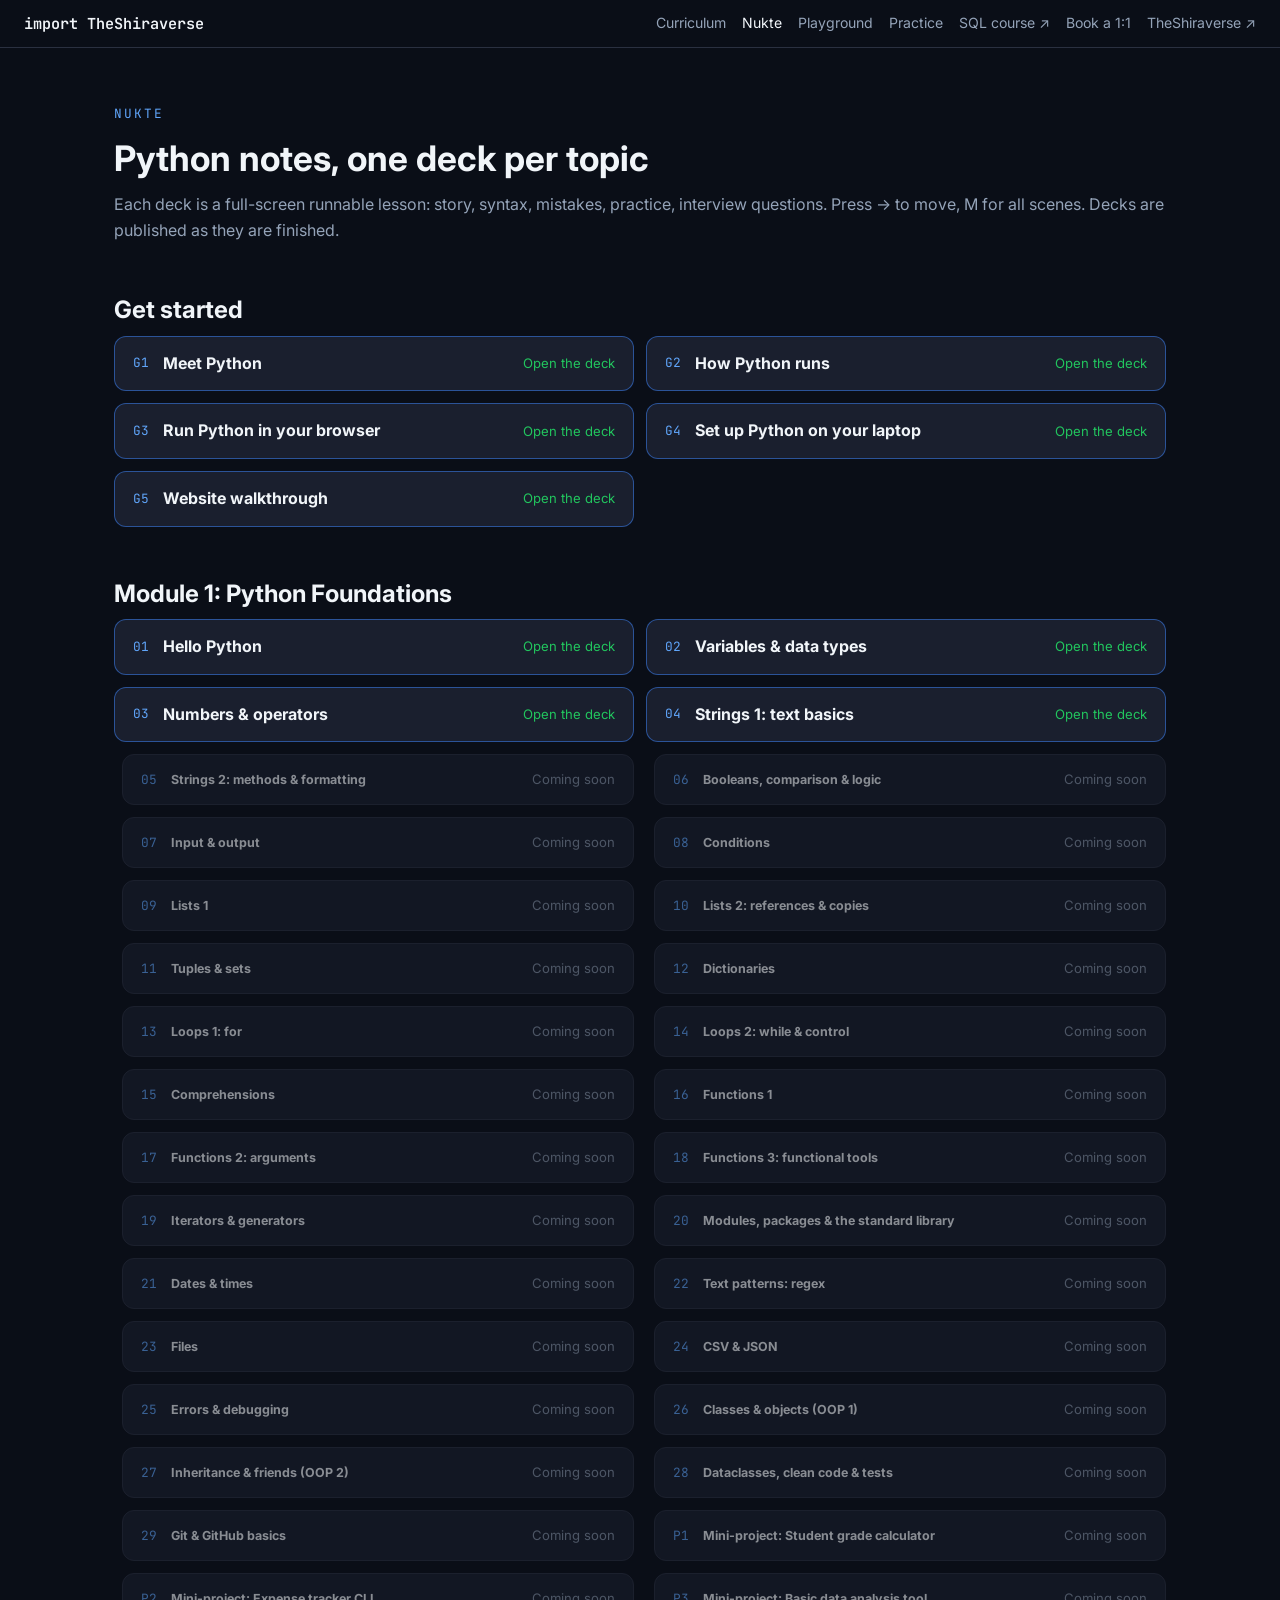
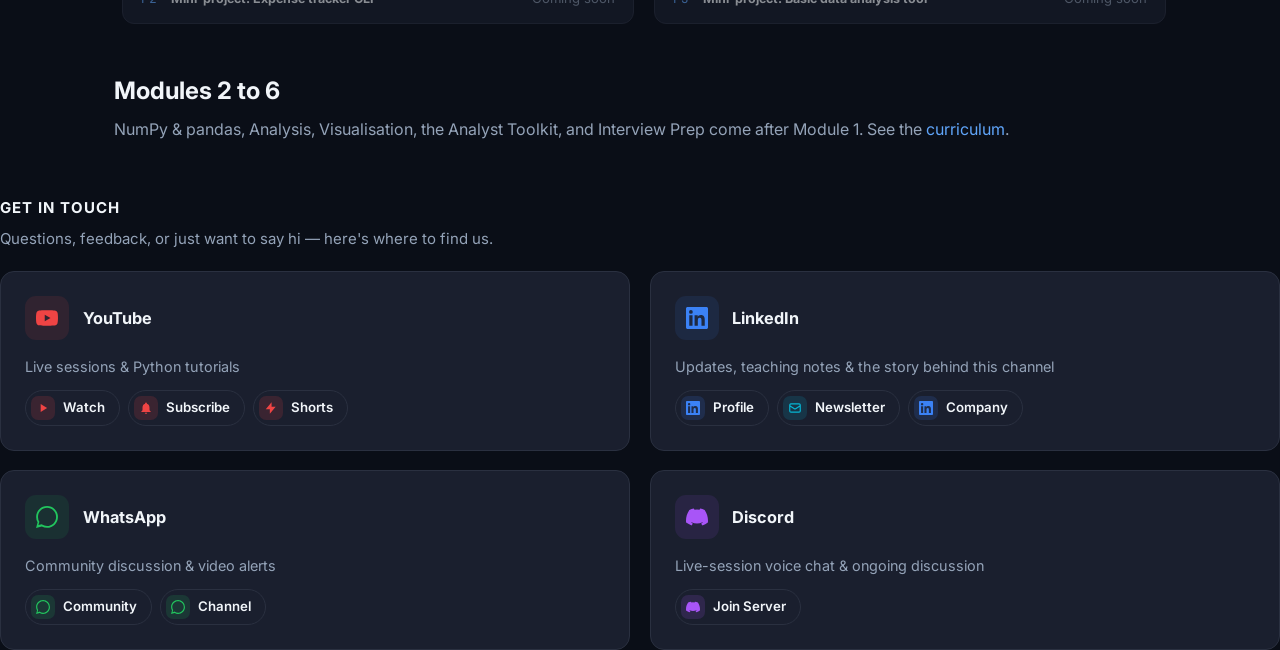
==== commit 44691ea4: "feat: topic 4 Strings 1: Text Basics (28 scenes, 40 cells, 8 practice); topic 3 links to it; index, " ====
--- a/notes/index.html
+++ b/notes/index.html
@@ -47,7 +47,7 @@
 .nl{display:grid;grid-template-columns:1fr 1fr;gap:12px}@media(max-width:800px){.nl{grid-template-columns:1fr}}</style></head>
 <body>
 <nav><a class="brand" href="/">import TheShiraverse</a><span id="site-nav-links"></span></nav>
-<div class="wrap" style="padding-top:56px"><div class="mono" style="color:var(--accent-l);font-size:.8rem;letter-spacing:2px">NUKTE</div><h1 style="font-size:2.2rem;margin:6px 0">Python notes, one deck per topic</h1><p class="sub">Each deck is a full-screen runnable lesson: story, syntax, mistakes, practice, interview questions. Press &rarr; to move, M for all scenes. Decks are published as they are finished.</p><h2>Get started</h2><div class="nl"><a class="nt live" href="/notes/get-started/meet-python/"><span class="n mono">G1</span><b>Meet Python</b><span class="s">Open the deck</span></a><a class="nt live" href="/notes/get-started/how-python-runs/"><span class="n mono">G2</span><b>How Python runs</b><span class="s">Open the deck</span></a><a class="nt live" href="/notes/get-started/run-in-your-browser/"><span class="n mono">G3</span><b>Run Python in your browser</b><span class="s">Open the deck</span></a><a class="nt live" href="/notes/get-started/set-up-python/"><span class="n mono">G4</span><b>Set up Python on your laptop</b><span class="s">Open the deck</span></a><a class="nt live" href="/notes/get-started/website-walkthrough/"><span class="n mono">G5</span><b>Website walkthrough</b><span class="s">Open the deck</span></a></div><h2>Module 1: Python Foundations</h2><div class="nl"><a class="nt live" href="/notes/module-1/hello-python/"><span class="n mono">01</span><b>Hello Python</b><span class="s">Open the deck</span></a><a class="nt live" href="/notes/module-1/variables-data-types/"><span class="n mono">02</span><b>Variables & data types</b><span class="s">Open the deck</span></a><a class="nt live" href="/notes/module-1/numbers-operators/"><span class="n mono">03</span><b>Numbers & operators</b><span class="s">Open the deck</span></a><a class="nt soon"><span class="n mono">04</span><b>Strings 1: text basics</b><span class="s">Coming soon</span></a><a class="nt soon"><span class="n mono">05</span><b>Strings 2: methods & formatting</b><span class="s">Coming soon</span></a><a class="nt soon"><span class="n mono">06</span><b>Booleans, comparison & logic</b><span class="s">Coming soon</span></a><a class="nt soon"><span class="n mono">07</span><b>Input & output</b><span class="s">Coming soon</span></a><a class="nt soon"><span class="n mono">08</span><b>Conditions</b><span class="s">Coming soon</span></a><a class="nt soon"><span class="n mono">09</span><b>Lists 1</b><span class="s">Coming soon</span></a><a class="nt soon"><span class="n mono">10</span><b>Lists 2: references & copies</b><span class="s">Coming soon</span></a><a class="nt soon"><span class="n mono">11</span><b>Tuples & sets</b><span class="s">Coming soon</span></a><a class="nt soon"><span class="n mono">12</span><b>Dictionaries</b><span class="s">Coming soon</span></a><a class="nt soon"><span class="n mono">13</span><b>Loops 1: for</b><span class="s">Coming soon</span></a><a class="nt soon"><span class="n mono">14</span><b>Loops 2: while & control</b><span class="s">Coming soon</span></a><a class="nt soon"><span class="n mono">15</span><b>Comprehensions</b><span class="s">Coming soon</span></a><a class="nt soon"><span class="n mono">16</span><b>Functions 1</b><span class="s">Coming soon</span></a><a class="nt soon"><span class="n mono">17</span><b>Functions 2: arguments</b><span class="s">Coming soon</span></a><a class="nt soon"><span class="n mono">18</span><b>Functions 3: functional tools</b><span class="s">Coming soon</span></a><a class="nt soon"><span class="n mono">19</span><b>Iterators & generators</b><span class="s">Coming soon</span></a><a class="nt soon"><span class="n mono">20</span><b>Modules, packages & the standard library</b><span class="s">Coming soon</span></a><a class="nt soon"><span class="n mono">21</span><b>Dates & times</b><span class="s">Coming soon</span></a><a class="nt soon"><span class="n mono">22</span><b>Text patterns: regex</b><span class="s">Coming soon</span></a><a class="nt soon"><span class="n mono">23</span><b>Files</b><span class="s">Coming soon</span></a><a class="nt soon"><span class="n mono">24</span><b>CSV & JSON</b><span class="s">Coming soon</span></a><a class="nt soon"><span class="n mono">25</span><b>Errors & debugging</b><span class="s">Coming soon</span></a><a class="nt soon"><span class="n mono">26</span><b>Classes & objects (OOP 1)</b><span class="s">Coming soon</span></a><a class="nt soon"><span class="n mono">27</span><b>Inheritance & friends (OOP 2)</b><span class="s">Coming soon</span></a><a class="nt soon"><span class="n mono">28</span><b>Dataclasses, clean code & tests</b><span class="s">Coming soon</span></a><a class="nt soon"><span class="n mono">29</span><b>Git & GitHub basics</b><span class="s">Coming soon</span></a><a class="nt soon"><span class="n mono">P1</span><b>Mini-project: Student grade calculator</b><span class="s">Coming soon</span></a><a class="nt soon"><span class="n mono">P2</span><b>Mini-project: Expense tracker CLI</b><span class="s">Coming soon</span></a><a class="nt soon"><span class="n mono">P3</span><b>Mini-project: Basic data analysis tool</b><span class="s">Coming soon</span></a></div><h2>Modules 2 to 6</h2><p class="sub">NumPy &amp; pandas, Analysis, Visualisation, the Analyst Toolkit, and Interview Prep come after Module 1. See the <a href="/#curriculum">curriculum</a>.</p></div>
+<div class="wrap" style="padding-top:56px"><div class="mono" style="color:var(--accent-l);font-size:.8rem;letter-spacing:2px">NUKTE</div><h1 style="font-size:2.2rem;margin:6px 0">Python notes, one deck per topic</h1><p class="sub">Each deck is a full-screen runnable lesson: story, syntax, mistakes, practice, interview questions. Press &rarr; to move, M for all scenes. Decks are published as they are finished.</p><h2>Get started</h2><div class="nl"><a class="nt live" href="/notes/get-started/meet-python/"><span class="n mono">G1</span><b>Meet Python</b><span class="s">Open the deck</span></a><a class="nt live" href="/notes/get-started/how-python-runs/"><span class="n mono">G2</span><b>How Python runs</b><span class="s">Open the deck</span></a><a class="nt live" href="/notes/get-started/run-in-your-browser/"><span class="n mono">G3</span><b>Run Python in your browser</b><span class="s">Open the deck</span></a><a class="nt live" href="/notes/get-started/set-up-python/"><span class="n mono">G4</span><b>Set up Python on your laptop</b><span class="s">Open the deck</span></a><a class="nt live" href="/notes/get-started/website-walkthrough/"><span class="n mono">G5</span><b>Website walkthrough</b><span class="s">Open the deck</span></a></div><h2>Module 1: Python Foundations</h2><div class="nl"><a class="nt live" href="/notes/module-1/hello-python/"><span class="n mono">01</span><b>Hello Python</b><span class="s">Open the deck</span></a><a class="nt live" href="/notes/module-1/variables-data-types/"><span class="n mono">02</span><b>Variables & data types</b><span class="s">Open the deck</span></a><a class="nt live" href="/notes/module-1/numbers-operators/"><span class="n mono">03</span><b>Numbers & operators</b><span class="s">Open the deck</span></a><a class="nt live" href="/notes/module-1/strings-text-basics/"><span class="n mono">04</span><b>Strings 1: text basics</b><span class="s">Open the deck</span></a><a class="nt soon"><span class="n mono">05</span><b>Strings 2: methods & formatting</b><span class="s">Coming soon</span></a><a class="nt soon"><span class="n mono">06</span><b>Booleans, comparison & logic</b><span class="s">Coming soon</span></a><a class="nt soon"><span class="n mono">07</span><b>Input & output</b><span class="s">Coming soon</span></a><a class="nt soon"><span class="n mono">08</span><b>Conditions</b><span class="s">Coming soon</span></a><a class="nt soon"><span class="n mono">09</span><b>Lists 1</b><span class="s">Coming soon</span></a><a class="nt soon"><span class="n mono">10</span><b>Lists 2: references & copies</b><span class="s">Coming soon</span></a><a class="nt soon"><span class="n mono">11</span><b>Tuples & sets</b><span class="s">Coming soon</span></a><a class="nt soon"><span class="n mono">12</span><b>Dictionaries</b><span class="s">Coming soon</span></a><a class="nt soon"><span class="n mono">13</span><b>Loops 1: for</b><span class="s">Coming soon</span></a><a class="nt soon"><span class="n mono">14</span><b>Loops 2: while & control</b><span class="s">Coming soon</span></a><a class="nt soon"><span class="n mono">15</span><b>Comprehensions</b><span class="s">Coming soon</span></a><a class="nt soon"><span class="n mono">16</span><b>Functions 1</b><span class="s">Coming soon</span></a><a class="nt soon"><span class="n mono">17</span><b>Functions 2: arguments</b><span class="s">Coming soon</span></a><a class="nt soon"><span class="n mono">18</span><b>Functions 3: functional tools</b><span class="s">Coming soon</span></a><a class="nt soon"><span class="n mono">19</span><b>Iterators & generators</b><span class="s">Coming soon</span></a><a class="nt soon"><span class="n mono">20</span><b>Modules, packages & the standard library</b><span class="s">Coming soon</span></a><a class="nt soon"><span class="n mono">21</span><b>Dates & times</b><span class="s">Coming soon</span></a><a class="nt soon"><span class="n mono">22</span><b>Text patterns: regex</b><span class="s">Coming soon</span></a><a class="nt soon"><span class="n mono">23</span><b>Files</b><span class="s">Coming soon</span></a><a class="nt soon"><span class="n mono">24</span><b>CSV & JSON</b><span class="s">Coming soon</span></a><a class="nt soon"><span class="n mono">25</span><b>Errors & debugging</b><span class="s">Coming soon</span></a><a class="nt soon"><span class="n mono">26</span><b>Classes & objects (OOP 1)</b><span class="s">Coming soon</span></a><a class="nt soon"><span class="n mono">27</span><b>Inheritance & friends (OOP 2)</b><span class="s">Coming soon</span></a><a class="nt soon"><span class="n mono">28</span><b>Dataclasses, clean code & tests</b><span class="s">Coming soon</span></a><a class="nt soon"><span class="n mono">29</span><b>Git & GitHub basics</b><span class="s">Coming soon</span></a><a class="nt soon"><span class="n mono">P1</span><b>Mini-project: Student grade calculator</b><span class="s">Coming soon</span></a><a class="nt soon"><span class="n mono">P2</span><b>Mini-project: Expense tracker CLI</b><span class="s">Coming soon</span></a><a class="nt soon"><span class="n mono">P3</span><b>Mini-project: Basic data analysis tool</b><span class="s">Coming soon</span></a></div><h2>Modules 2 to 6</h2><p class="sub">NumPy &amp; pandas, Analysis, Visualisation, the Analyst Toolkit, and Interview Prep come after Module 1. See the <a href="/#curriculum">curriculum</a>.</p></div>
 <div id="site-footer-grid" style="margin-top:56px"></div>
 <script src="/assets/chrome.js" defer></script>
 </body>
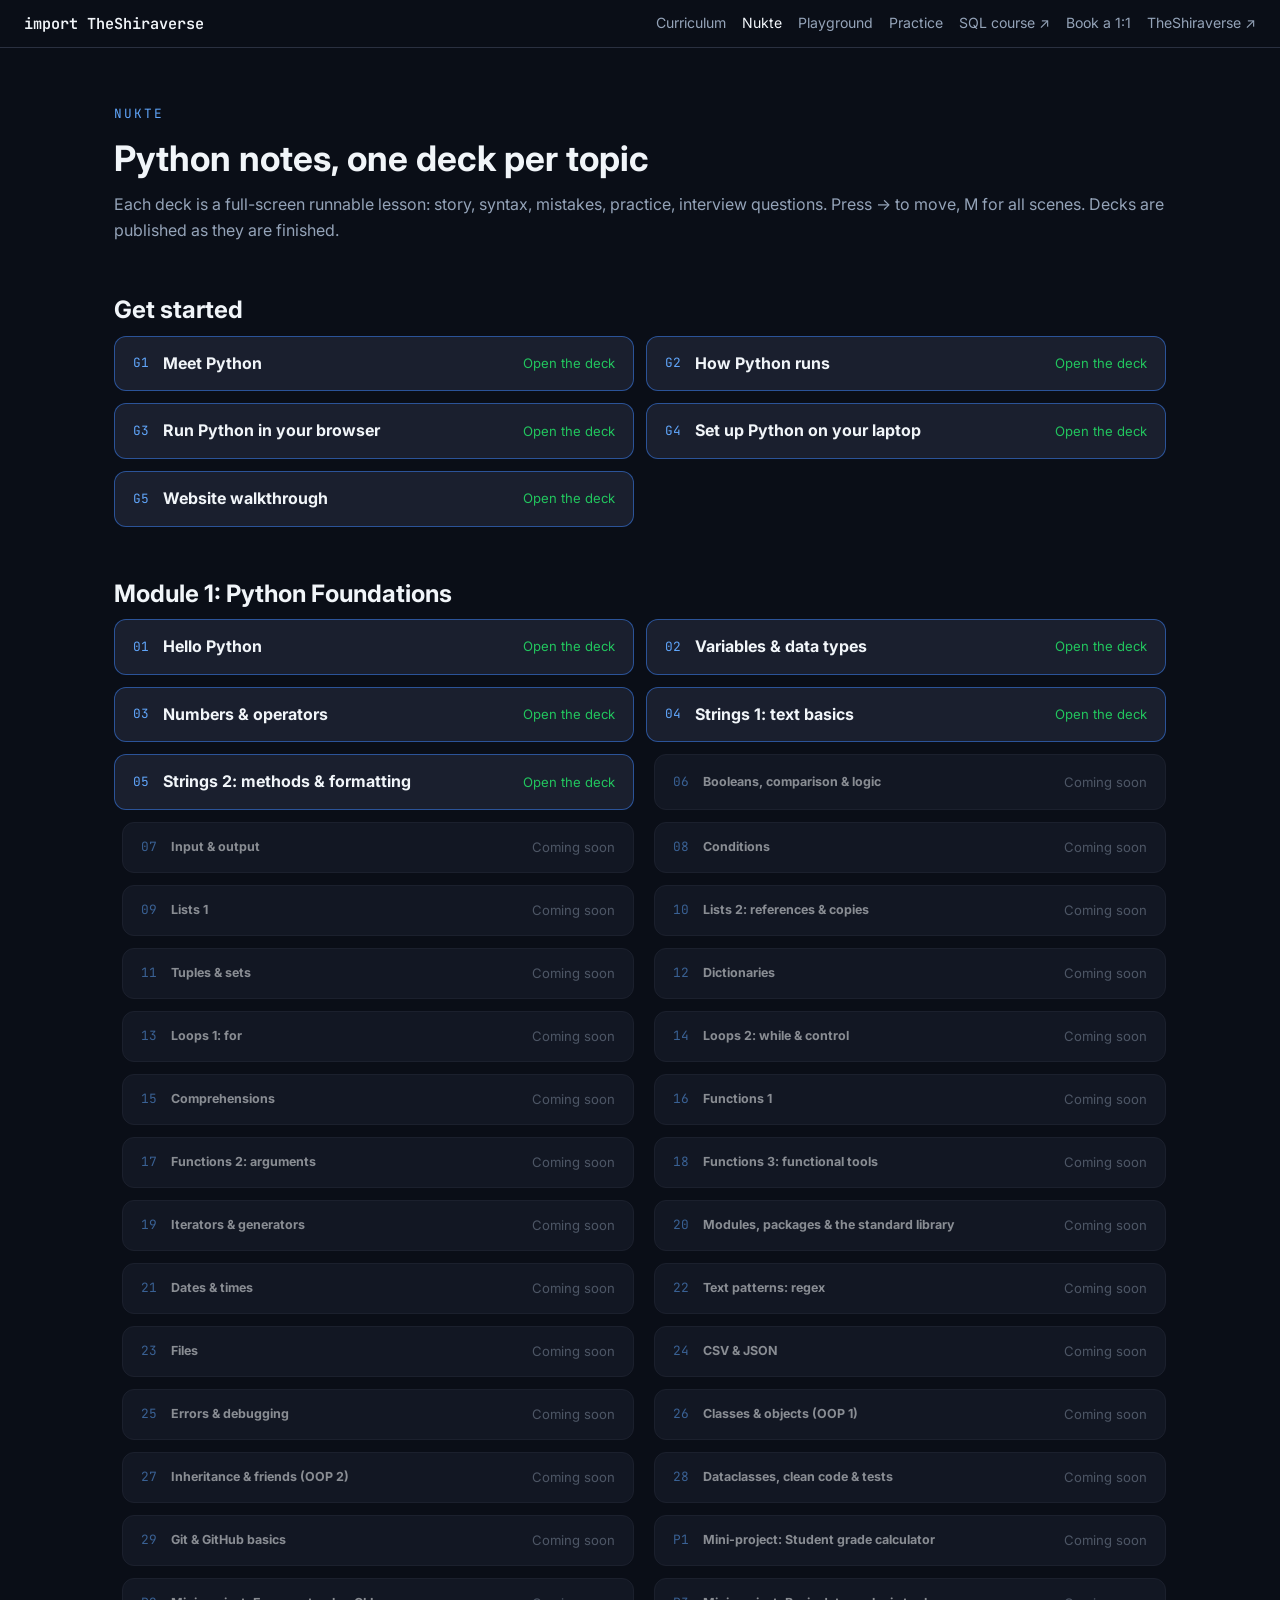
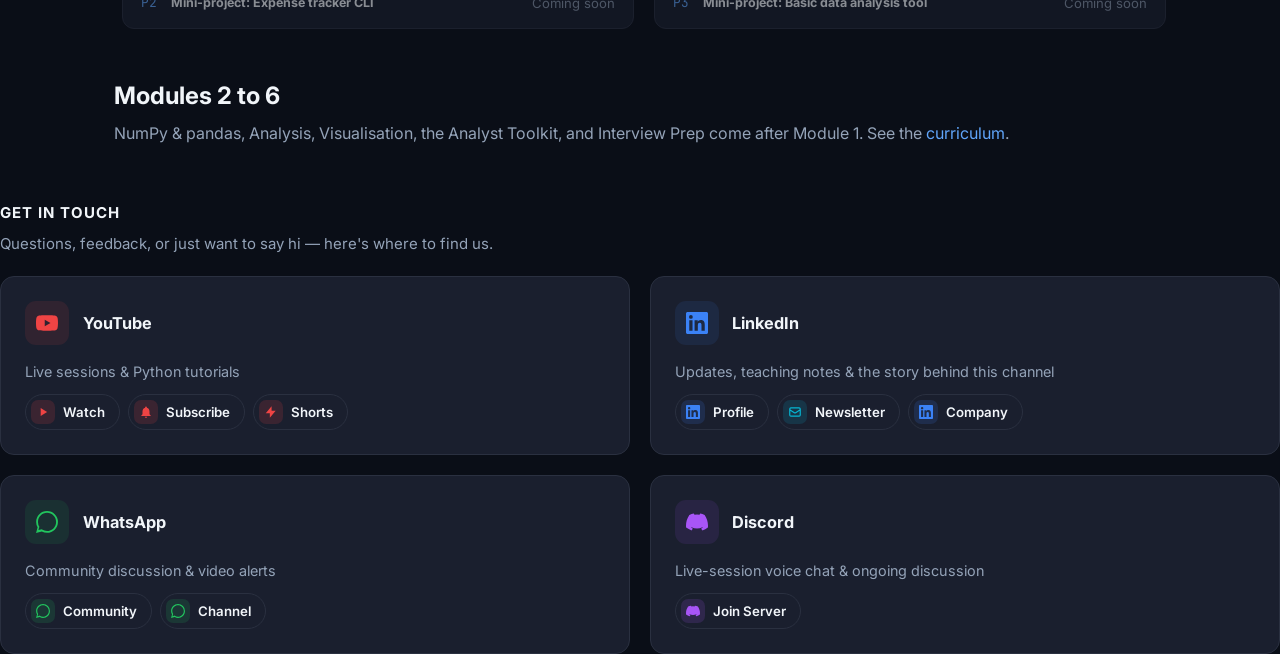
==== commit 27ece362: "feat: topic 5 Strings 2: Methods & Formatting (29 scenes, 42 cells, 8 practice); topic 4 links to it" ====
--- a/notes/index.html
+++ b/notes/index.html
@@ -47,7 +47,7 @@
 .nl{display:grid;grid-template-columns:1fr 1fr;gap:12px}@media(max-width:800px){.nl{grid-template-columns:1fr}}</style></head>
 <body>
 <nav><a class="brand" href="/">import TheShiraverse</a><span id="site-nav-links"></span></nav>
-<div class="wrap" style="padding-top:56px"><div class="mono" style="color:var(--accent-l);font-size:.8rem;letter-spacing:2px">NUKTE</div><h1 style="font-size:2.2rem;margin:6px 0">Python notes, one deck per topic</h1><p class="sub">Each deck is a full-screen runnable lesson: story, syntax, mistakes, practice, interview questions. Press &rarr; to move, M for all scenes. Decks are published as they are finished.</p><h2>Get started</h2><div class="nl"><a class="nt live" href="/notes/get-started/meet-python/"><span class="n mono">G1</span><b>Meet Python</b><span class="s">Open the deck</span></a><a class="nt live" href="/notes/get-started/how-python-runs/"><span class="n mono">G2</span><b>How Python runs</b><span class="s">Open the deck</span></a><a class="nt live" href="/notes/get-started/run-in-your-browser/"><span class="n mono">G3</span><b>Run Python in your browser</b><span class="s">Open the deck</span></a><a class="nt live" href="/notes/get-started/set-up-python/"><span class="n mono">G4</span><b>Set up Python on your laptop</b><span class="s">Open the deck</span></a><a class="nt live" href="/notes/get-started/website-walkthrough/"><span class="n mono">G5</span><b>Website walkthrough</b><span class="s">Open the deck</span></a></div><h2>Module 1: Python Foundations</h2><div class="nl"><a class="nt live" href="/notes/module-1/hello-python/"><span class="n mono">01</span><b>Hello Python</b><span class="s">Open the deck</span></a><a class="nt live" href="/notes/module-1/variables-data-types/"><span class="n mono">02</span><b>Variables & data types</b><span class="s">Open the deck</span></a><a class="nt live" href="/notes/module-1/numbers-operators/"><span class="n mono">03</span><b>Numbers & operators</b><span class="s">Open the deck</span></a><a class="nt live" href="/notes/module-1/strings-text-basics/"><span class="n mono">04</span><b>Strings 1: text basics</b><span class="s">Open the deck</span></a><a class="nt soon"><span class="n mono">05</span><b>Strings 2: methods & formatting</b><span class="s">Coming soon</span></a><a class="nt soon"><span class="n mono">06</span><b>Booleans, comparison & logic</b><span class="s">Coming soon</span></a><a class="nt soon"><span class="n mono">07</span><b>Input & output</b><span class="s">Coming soon</span></a><a class="nt soon"><span class="n mono">08</span><b>Conditions</b><span class="s">Coming soon</span></a><a class="nt soon"><span class="n mono">09</span><b>Lists 1</b><span class="s">Coming soon</span></a><a class="nt soon"><span class="n mono">10</span><b>Lists 2: references & copies</b><span class="s">Coming soon</span></a><a class="nt soon"><span class="n mono">11</span><b>Tuples & sets</b><span class="s">Coming soon</span></a><a class="nt soon"><span class="n mono">12</span><b>Dictionaries</b><span class="s">Coming soon</span></a><a class="nt soon"><span class="n mono">13</span><b>Loops 1: for</b><span class="s">Coming soon</span></a><a class="nt soon"><span class="n mono">14</span><b>Loops 2: while & control</b><span class="s">Coming soon</span></a><a class="nt soon"><span class="n mono">15</span><b>Comprehensions</b><span class="s">Coming soon</span></a><a class="nt soon"><span class="n mono">16</span><b>Functions 1</b><span class="s">Coming soon</span></a><a class="nt soon"><span class="n mono">17</span><b>Functions 2: arguments</b><span class="s">Coming soon</span></a><a class="nt soon"><span class="n mono">18</span><b>Functions 3: functional tools</b><span class="s">Coming soon</span></a><a class="nt soon"><span class="n mono">19</span><b>Iterators & generators</b><span class="s">Coming soon</span></a><a class="nt soon"><span class="n mono">20</span><b>Modules, packages & the standard library</b><span class="s">Coming soon</span></a><a class="nt soon"><span class="n mono">21</span><b>Dates & times</b><span class="s">Coming soon</span></a><a class="nt soon"><span class="n mono">22</span><b>Text patterns: regex</b><span class="s">Coming soon</span></a><a class="nt soon"><span class="n mono">23</span><b>Files</b><span class="s">Coming soon</span></a><a class="nt soon"><span class="n mono">24</span><b>CSV & JSON</b><span class="s">Coming soon</span></a><a class="nt soon"><span class="n mono">25</span><b>Errors & debugging</b><span class="s">Coming soon</span></a><a class="nt soon"><span class="n mono">26</span><b>Classes & objects (OOP 1)</b><span class="s">Coming soon</span></a><a class="nt soon"><span class="n mono">27</span><b>Inheritance & friends (OOP 2)</b><span class="s">Coming soon</span></a><a class="nt soon"><span class="n mono">28</span><b>Dataclasses, clean code & tests</b><span class="s">Coming soon</span></a><a class="nt soon"><span class="n mono">29</span><b>Git & GitHub basics</b><span class="s">Coming soon</span></a><a class="nt soon"><span class="n mono">P1</span><b>Mini-project: Student grade calculator</b><span class="s">Coming soon</span></a><a class="nt soon"><span class="n mono">P2</span><b>Mini-project: Expense tracker CLI</b><span class="s">Coming soon</span></a><a class="nt soon"><span class="n mono">P3</span><b>Mini-project: Basic data analysis tool</b><span class="s">Coming soon</span></a></div><h2>Modules 2 to 6</h2><p class="sub">NumPy &amp; pandas, Analysis, Visualisation, the Analyst Toolkit, and Interview Prep come after Module 1. See the <a href="/#curriculum">curriculum</a>.</p></div>
+<div class="wrap" style="padding-top:56px"><div class="mono" style="color:var(--accent-l);font-size:.8rem;letter-spacing:2px">NUKTE</div><h1 style="font-size:2.2rem;margin:6px 0">Python notes, one deck per topic</h1><p class="sub">Each deck is a full-screen runnable lesson: story, syntax, mistakes, practice, interview questions. Press &rarr; to move, M for all scenes. Decks are published as they are finished.</p><h2>Get started</h2><div class="nl"><a class="nt live" href="/notes/get-started/meet-python/"><span class="n mono">G1</span><b>Meet Python</b><span class="s">Open the deck</span></a><a class="nt live" href="/notes/get-started/how-python-runs/"><span class="n mono">G2</span><b>How Python runs</b><span class="s">Open the deck</span></a><a class="nt live" href="/notes/get-started/run-in-your-browser/"><span class="n mono">G3</span><b>Run Python in your browser</b><span class="s">Open the deck</span></a><a class="nt live" href="/notes/get-started/set-up-python/"><span class="n mono">G4</span><b>Set up Python on your laptop</b><span class="s">Open the deck</span></a><a class="nt live" href="/notes/get-started/website-walkthrough/"><span class="n mono">G5</span><b>Website walkthrough</b><span class="s">Open the deck</span></a></div><h2>Module 1: Python Foundations</h2><div class="nl"><a class="nt live" href="/notes/module-1/hello-python/"><span class="n mono">01</span><b>Hello Python</b><span class="s">Open the deck</span></a><a class="nt live" href="/notes/module-1/variables-data-types/"><span class="n mono">02</span><b>Variables & data types</b><span class="s">Open the deck</span></a><a class="nt live" href="/notes/module-1/numbers-operators/"><span class="n mono">03</span><b>Numbers & operators</b><span class="s">Open the deck</span></a><a class="nt live" href="/notes/module-1/strings-text-basics/"><span class="n mono">04</span><b>Strings 1: text basics</b><span class="s">Open the deck</span></a><a class="nt live" href="/notes/module-1/strings-methods-formatting/"><span class="n mono">05</span><b>Strings 2: methods & formatting</b><span class="s">Open the deck</span></a><a class="nt soon"><span class="n mono">06</span><b>Booleans, comparison & logic</b><span class="s">Coming soon</span></a><a class="nt soon"><span class="n mono">07</span><b>Input & output</b><span class="s">Coming soon</span></a><a class="nt soon"><span class="n mono">08</span><b>Conditions</b><span class="s">Coming soon</span></a><a class="nt soon"><span class="n mono">09</span><b>Lists 1</b><span class="s">Coming soon</span></a><a class="nt soon"><span class="n mono">10</span><b>Lists 2: references & copies</b><span class="s">Coming soon</span></a><a class="nt soon"><span class="n mono">11</span><b>Tuples & sets</b><span class="s">Coming soon</span></a><a class="nt soon"><span class="n mono">12</span><b>Dictionaries</b><span class="s">Coming soon</span></a><a class="nt soon"><span class="n mono">13</span><b>Loops 1: for</b><span class="s">Coming soon</span></a><a class="nt soon"><span class="n mono">14</span><b>Loops 2: while & control</b><span class="s">Coming soon</span></a><a class="nt soon"><span class="n mono">15</span><b>Comprehensions</b><span class="s">Coming soon</span></a><a class="nt soon"><span class="n mono">16</span><b>Functions 1</b><span class="s">Coming soon</span></a><a class="nt soon"><span class="n mono">17</span><b>Functions 2: arguments</b><span class="s">Coming soon</span></a><a class="nt soon"><span class="n mono">18</span><b>Functions 3: functional tools</b><span class="s">Coming soon</span></a><a class="nt soon"><span class="n mono">19</span><b>Iterators & generators</b><span class="s">Coming soon</span></a><a class="nt soon"><span class="n mono">20</span><b>Modules, packages & the standard library</b><span class="s">Coming soon</span></a><a class="nt soon"><span class="n mono">21</span><b>Dates & times</b><span class="s">Coming soon</span></a><a class="nt soon"><span class="n mono">22</span><b>Text patterns: regex</b><span class="s">Coming soon</span></a><a class="nt soon"><span class="n mono">23</span><b>Files</b><span class="s">Coming soon</span></a><a class="nt soon"><span class="n mono">24</span><b>CSV & JSON</b><span class="s">Coming soon</span></a><a class="nt soon"><span class="n mono">25</span><b>Errors & debugging</b><span class="s">Coming soon</span></a><a class="nt soon"><span class="n mono">26</span><b>Classes & objects (OOP 1)</b><span class="s">Coming soon</span></a><a class="nt soon"><span class="n mono">27</span><b>Inheritance & friends (OOP 2)</b><span class="s">Coming soon</span></a><a class="nt soon"><span class="n mono">28</span><b>Dataclasses, clean code & tests</b><span class="s">Coming soon</span></a><a class="nt soon"><span class="n mono">29</span><b>Git & GitHub basics</b><span class="s">Coming soon</span></a><a class="nt soon"><span class="n mono">P1</span><b>Mini-project: Student grade calculator</b><span class="s">Coming soon</span></a><a class="nt soon"><span class="n mono">P2</span><b>Mini-project: Expense tracker CLI</b><span class="s">Coming soon</span></a><a class="nt soon"><span class="n mono">P3</span><b>Mini-project: Basic data analysis tool</b><span class="s">Coming soon</span></a></div><h2>Modules 2 to 6</h2><p class="sub">NumPy &amp; pandas, Analysis, Visualisation, the Analyst Toolkit, and Interview Prep come after Module 1. See the <a href="/#curriculum">curriculum</a>.</p></div>
 <div id="site-footer-grid" style="margin-top:56px"></div>
 <script src="/assets/chrome.js" defer></script>
 </body>
